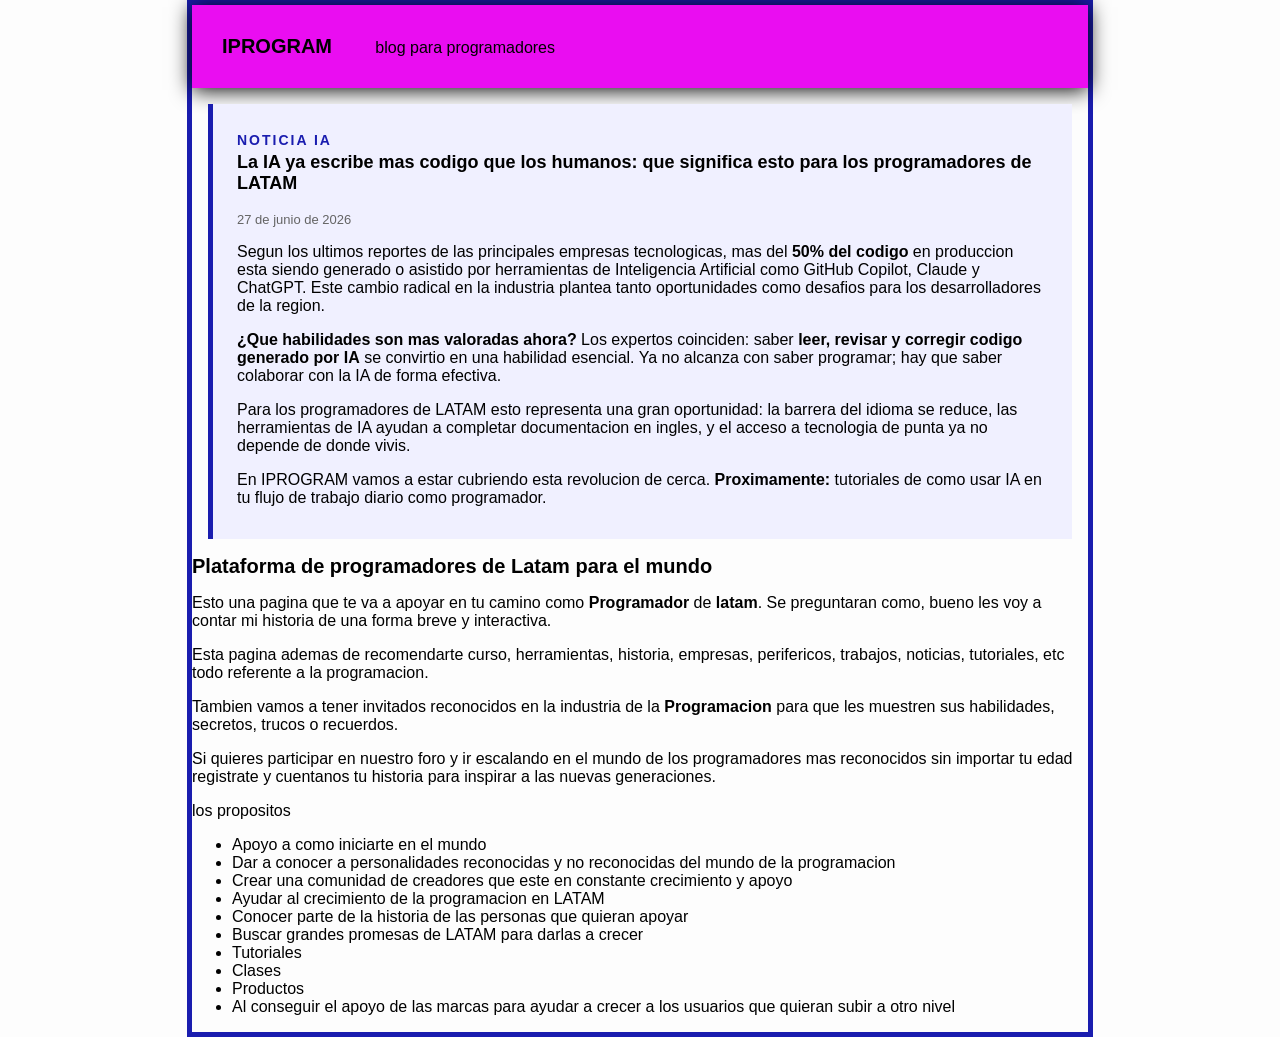
==== blogpost.html @ 5e2df2f8 "feat: agregar noticia sobre IA y programadores de LATAM Co-Authored-By: Claude Sonnet 4.6 <noreply@a" ====
<!DOCTYPE html>
<html>
    <head>
        <title>Bienvenido a IPROGRAM</title>
        <link rel="stylesheet" href="estillos.css" />
    </head>
    <body>
        <div id="container">
            <div id="cabecera">
                IPROGRAM 
                <span id="tagline"> blog para programadores</span>
            </div>
            <div id="noticia">
                <h2>Noticia IA</h2>
                <h3>La IA ya escribe mas codigo que los humanos: que significa esto para los programadores de LATAM</h3>
                <p class="fecha">27 de junio de 2026</p>
                <p>
                    Segun los ultimos reportes de las principales empresas tecnologicas, mas del <b>50% del codigo</b> en produccion
                    esta siendo generado o asistido por herramientas de Inteligencia Artificial como GitHub Copilot, Claude y ChatGPT.
                    Este cambio radical en la industria plantea tanto oportunidades como desafios para los desarrolladores de la region.
                </p>
                <p>
                    <b>¿Que habilidades son mas valoradas ahora?</b> Los expertos coinciden: saber <b>leer, revisar y corregir codigo generado por IA</b>
                    se convirtio en una habilidad esencial. Ya no alcanza con saber programar; hay que saber colaborar con la IA de forma efectiva.
                </p>
                <p>
                    Para los programadores de LATAM esto representa una gran oportunidad: la barrera del idioma se reduce, las herramientas
                    de IA ayudan a completar documentacion en ingles, y el acceso a tecnologia de punta ya no depende de donde vivis.
                </p>
                <p>
                    En IPROGRAM vamos a estar cubriendo esta revolucion de cerca. <b>Proximamente:</b> tutoriales de como usar IA en tu flujo
                    de trabajo diario como programador.
                </p>
            </div>
            <div id="post">
                <h1>Plataforma de programadores de Latam para el mundo</h1>
                <p>
                    Esto una pagina que te va a apoyar en tu camino como <b>Programador</b> de <b>latam</b>.
                    Se preguntaran como, bueno les voy a contar mi historia de una forma breve y interactiva.
                </p>
                <p>
                    Esta pagina ademas de recomendarte curso, herramientas, historia, empresas, perifericos, trabajos, noticias, tutoriales, etc todo referente a la programacion.
                </p>
                <p>
                    Tambien vamos a tener invitados reconocidos en la industria de la <b>Programacion</b> para que les muestren sus habilidades, secretos, trucos o recuerdos. 
                </p>
                <p>
                    Si quieres participar en nuestro foro y ir escalando en el mundo de los programadores mas reconocidos sin importar tu edad registrate y cuentanos tu historia para inspirar a las nuevas generaciones.
                </p>
                <p> los propositos </p>
                    <ul>
                        <li>Apoyo a como iniciarte en el mundo</li>
                        <li>Dar a conocer a personalidades reconocidas y no reconocidas del mundo de la programacion </li>
                        <li>Crear una comunidad de creadores que este en constante crecimiento y apoyo</li>
                        <li>Ayudar al crecimiento de la programacion en LATAM</li>
                        <li>Conocer parte de la historia de las personas que quieran apoyar </li>
                        <li>Buscar grandes promesas de LATAM para darlas a crecer</li>
                        <li>Tutoriales</li>
                        <li>Clases</li>
                        <li>Productos</li>
                        <li>Al conseguir el apoyo de las marcas para ayudar a crecer a los usuarios que quieran subir a otro nivel</li>
                    </ul>
            </div>
        </div>    
    </body>
</html>
---- estillos.css ----
body
{
    color:rgb(0, 0, 0);
    text-align: center;
    font-family:Arial, Helvetica, sans-serif;
    background-color: rgb(253, 253, 253);
    font-size: 16px;
    margin: 0;
    padding: 0;
}

#cabecera
{
    background: rgb(234, 13, 241);
    box-shadow: 0px 2px 20px 0px black;
    color: rgb(0, 0, 0);
    font-weight: bold;
    font-size: 20px;
    margin: 0%;
    padding: 1.5em;
}

#cabecera #tagline
{
    padding: 0 0 0 1cm;
    font-weight: normal;
    font-size: 0.8em;
}

#container
{
    width: 70%;
    padding: 0;
    text-align: left;
    border: 5px solid rgb(26, 29, 175);
    margin: 0 auto;
}

#container h1
{
    font-size: 20px;
}

#noticia
{
    background-color: rgb(240, 240, 255);
    border-left: 5px solid rgb(26, 29, 175);
    padding: 1em 1.5em;
    margin: 1em;
}

#noticia h2
{
    color: rgb(26, 29, 175);
    font-size: 14px;
    text-transform: uppercase;
    letter-spacing: 2px;
    margin-bottom: 0.3em;
}

#noticia h3
{
    font-size: 18px;
    margin-top: 0;
}

#noticia .fecha
{
    font-size: 13px;
    color: rgb(100, 100, 100);
    margin-top: 0;
}
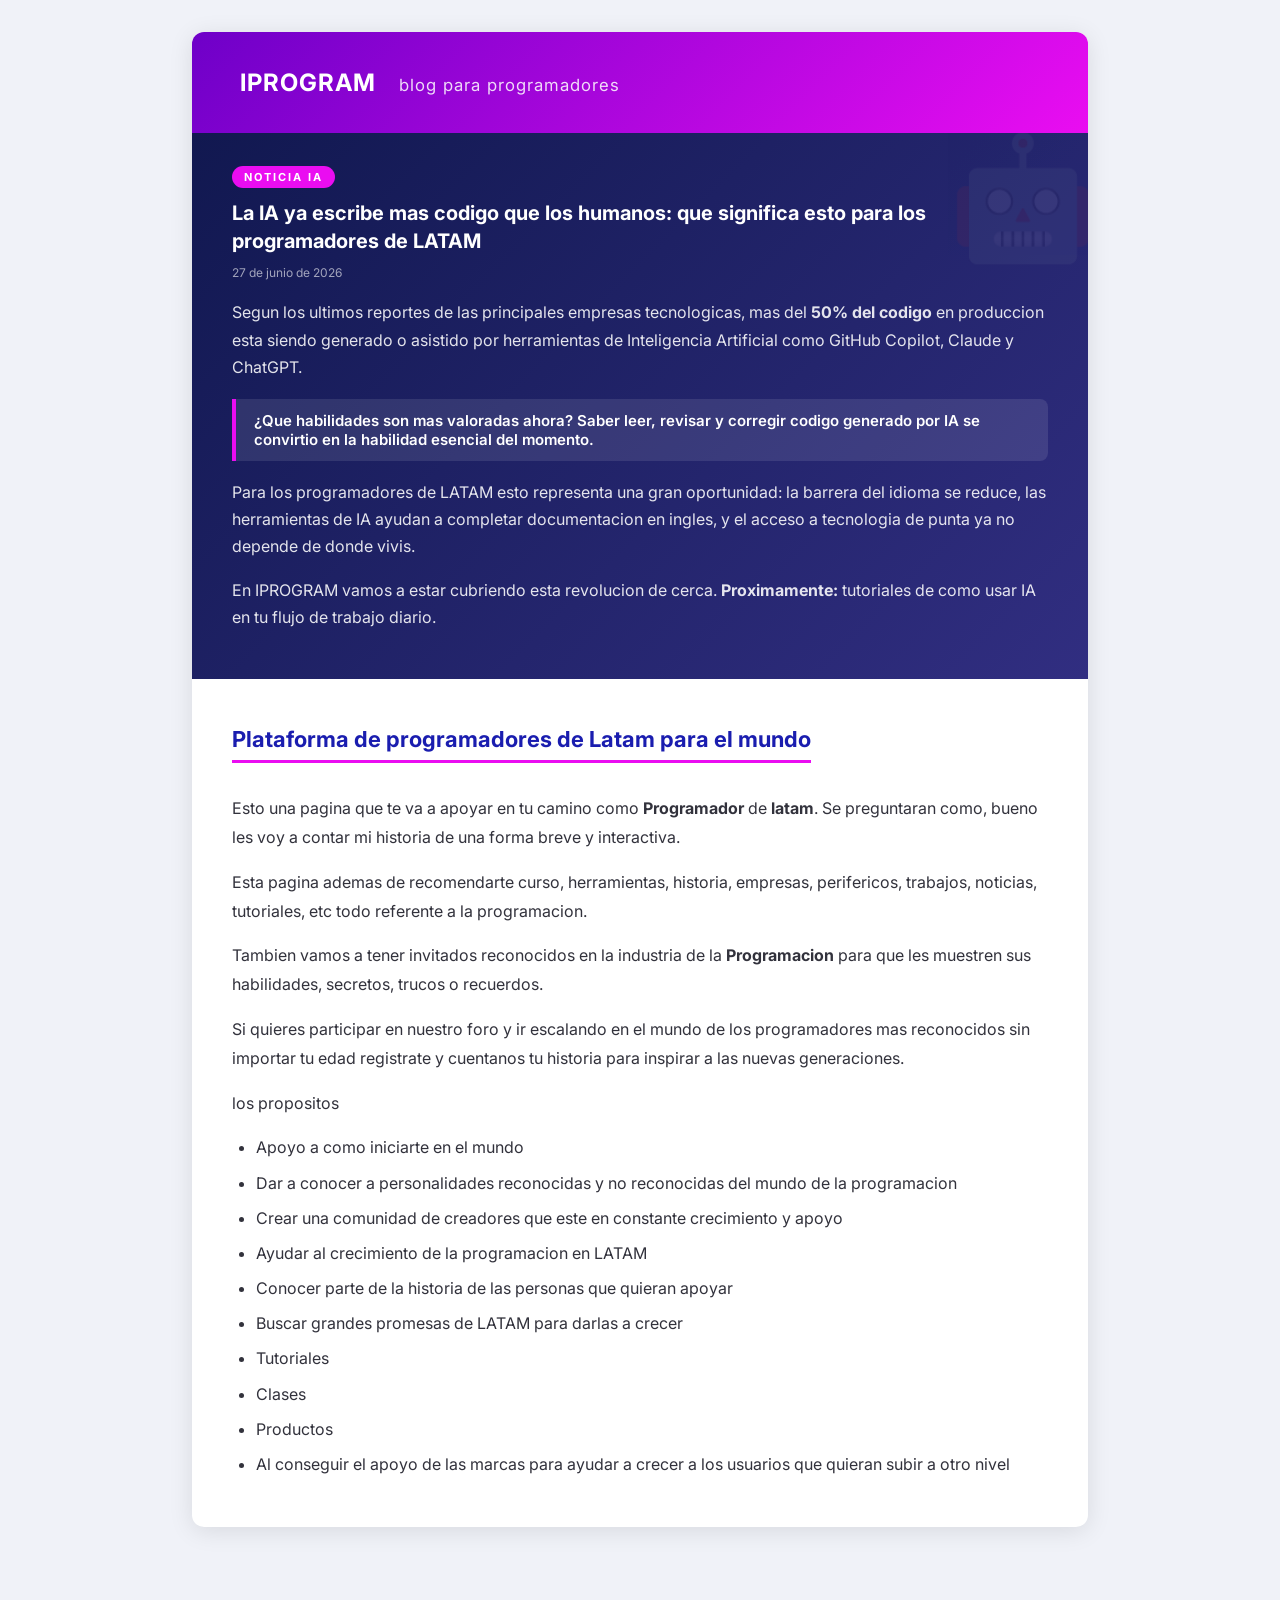
==== commit 76233bae: "feat: rediseño visual del blog con gradientes, tarjeta de noticia y mejoras de estilo Co-Authored-By" ====
--- a/blogpost.html
+++ b/blogpost.html
@@ -11,25 +11,22 @@
                 <span id="tagline"> blog para programadores</span>
             </div>
             <div id="noticia">
-                <h2>Noticia IA</h2>
+                <span class="etiqueta">Noticia IA</span>
                 <h3>La IA ya escribe mas codigo que los humanos: que significa esto para los programadores de LATAM</h3>
                 <p class="fecha">27 de junio de 2026</p>
                 <p>
                     Segun los ultimos reportes de las principales empresas tecnologicas, mas del <b>50% del codigo</b> en produccion
                     esta siendo generado o asistido por herramientas de Inteligencia Artificial como GitHub Copilot, Claude y ChatGPT.
-                    Este cambio radical en la industria plantea tanto oportunidades como desafios para los desarrolladores de la region.
                 </p>
-                <p>
-                    <b>¿Que habilidades son mas valoradas ahora?</b> Los expertos coinciden: saber <b>leer, revisar y corregir codigo generado por IA</b>
-                    se convirtio en una habilidad esencial. Ya no alcanza con saber programar; hay que saber colaborar con la IA de forma efectiva.
-                </p>
+                <div class="destacado">
+                    ¿Que habilidades son mas valoradas ahora? Saber leer, revisar y corregir codigo generado por IA se convirtio en la habilidad esencial del momento.
+                </div>
                 <p>
                     Para los programadores de LATAM esto representa una gran oportunidad: la barrera del idioma se reduce, las herramientas
                     de IA ayudan a completar documentacion en ingles, y el acceso a tecnologia de punta ya no depende de donde vivis.
                 </p>
                 <p>
-                    En IPROGRAM vamos a estar cubriendo esta revolucion de cerca. <b>Proximamente:</b> tutoriales de como usar IA en tu flujo
-                    de trabajo diario como programador.
+                    En IPROGRAM vamos a estar cubriendo esta revolucion de cerca. <b>Proximamente:</b> tutoriales de como usar IA en tu flujo de trabajo diario.
                 </p>
             </div>
             <div id="post">
--- a/estillos.css
+++ b/estillos.css
@@ -1,30 +1,34 @@
+@import url('https://fonts.googleapis.com/css2?family=Inter:wght@400;600;700&display=swap');
+
 body
 {
-    color:rgb(0, 0, 0);
+    color: rgb(30, 30, 30);
     text-align: center;
-    font-family:Arial, Helvetica, sans-serif;
-    background-color: rgb(253, 253, 253);
+    font-family: 'Inter', Arial, Helvetica, sans-serif;
+    background-color: rgb(240, 242, 248);
     font-size: 16px;
     margin: 0;
-    padding: 0;
+    padding: 0 0 3em 0;
 }
 
 #cabecera
 {
-    background: rgb(234, 13, 241);
-    box-shadow: 0px 2px 20px 0px black;
-    color: rgb(0, 0, 0);
-    font-weight: bold;
-    font-size: 20px;
-    margin: 0%;
-    padding: 1.5em;
+    background: linear-gradient(135deg, rgb(110, 0, 200), rgb(234, 13, 241));
+    box-shadow: 0px 4px 20px rgba(0,0,0,0.3);
+    color: white;
+    font-weight: 700;
+    font-size: 24px;
+    margin: 0;
+    padding: 1.5em 2em;
+    letter-spacing: 1px;
 }
 
 #cabecera #tagline
 {
-    padding: 0 0 0 1cm;
-    font-weight: normal;
-    font-size: 0.8em;
+    padding: 0 0 0 1em;
+    font-weight: 400;
+    font-size: 0.7em;
+    opacity: 0.85;
 }
 
 #container
@@ -32,41 +36,113 @@
     width: 70%;
     padding: 0;
     text-align: left;
-    border: 5px solid rgb(26, 29, 175);
-    margin: 0 auto;
+    border: none;
+    border-radius: 12px;
+    margin: 2em auto;
+    box-shadow: 0 4px 24px rgba(0,0,0,0.10);
+    overflow: hidden;
+    background: white;
 }
 
 #container h1
 {
-    font-size: 20px;
+    font-size: 22px;
+    color: rgb(26, 29, 175);
 }
 
+/* ── Sección de noticia ── */
 #noticia
 {
-    background-color: rgb(240, 240, 255);
-    border-left: 5px solid rgb(26, 29, 175);
-    padding: 1em 1.5em;
-    margin: 1em;
+    background: linear-gradient(135deg, rgb(17, 24, 80), rgb(49, 46, 129));
+    color: white;
+    padding: 2em 2.5em;
+    position: relative;
+    overflow: hidden;
 }
 
-#noticia h2
+#noticia::before
 {
-    color: rgb(26, 29, 175);
-    font-size: 14px;
+    content: '🤖';
+    font-size: 120px;
+    position: absolute;
+    right: -10px;
+    top: -10px;
+    opacity: 0.08;
+}
+
+#noticia .etiqueta
+{
+    display: inline-block;
+    background: rgb(234, 13, 241);
+    color: white;
+    font-size: 11px;
+    font-weight: 700;
     text-transform: uppercase;
     letter-spacing: 2px;
-    margin-bottom: 0.3em;
+    padding: 4px 12px;
+    border-radius: 20px;
+    margin-bottom: 1em;
 }
 
 #noticia h3
 {
-    font-size: 18px;
-    margin-top: 0;
+    font-size: 20px;
+    margin: 0 0 0.4em 0;
+    line-height: 1.4;
 }
 
 #noticia .fecha
 {
-    font-size: 13px;
-    color: rgb(100, 100, 100);
-    margin-top: 0;
+    font-size: 12px;
+    color: rgba(255,255,255,0.6);
+    margin: 0 0 1.2em 0;
 }
+
+#noticia p
+{
+    color: rgba(255,255,255,0.88);
+    line-height: 1.7;
+    margin-bottom: 1em;
+}
+
+#noticia .destacado
+{
+    background: rgba(255,255,255,0.10);
+    border-left: 4px solid rgb(234, 13, 241);
+    padding: 0.8em 1.2em;
+    border-radius: 0 8px 8px 0;
+    margin: 1.2em 0;
+    font-weight: 600;
+    font-size: 15px;
+}
+
+/* ── Post principal ── */
+#post
+{
+    padding: 2em 2.5em;
+}
+
+#post h1
+{
+    font-size: 22px;
+    color: rgb(26, 29, 175);
+    border-bottom: 3px solid rgb(234, 13, 241);
+    padding-bottom: 0.4em;
+    display: inline-block;
+}
+
+#post p, #post ul
+{
+    line-height: 1.8;
+    color: rgb(50, 50, 60);
+}
+
+#post ul
+{
+    padding-left: 1.5em;
+}
+
+#post li
+{
+    margin-bottom: 0.4em;
+}
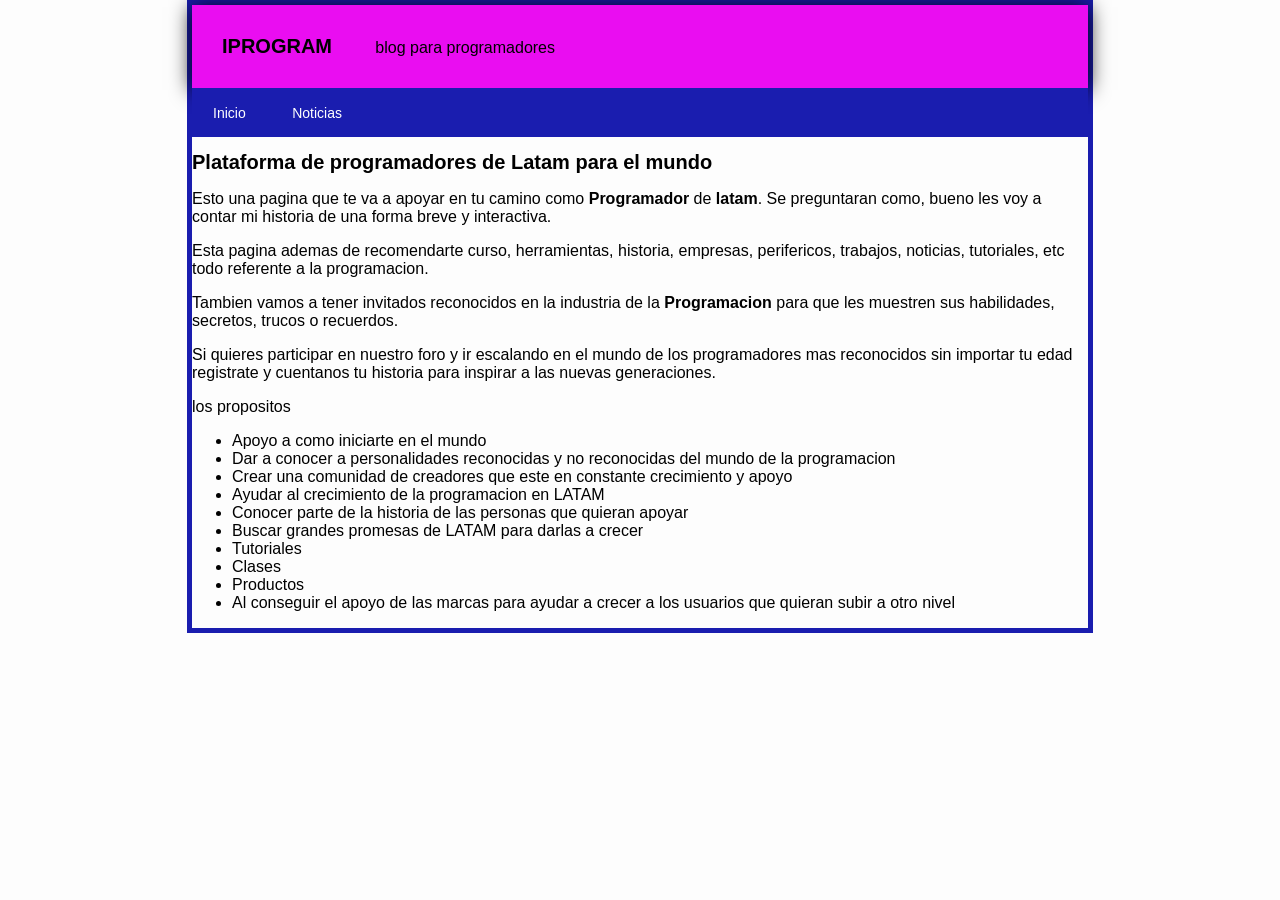
==== commit 2d2bef7f: "feat: revertir diseño original, agregar menu de navegacion y pagina de noticias separada Co-Authored" ====
--- a/blogpost.html
+++ b/blogpost.html
@@ -7,27 +7,12 @@
     <body>
         <div id="container">
             <div id="cabecera">
-                IPROGRAM 
+                IPROGRAM
                 <span id="tagline"> blog para programadores</span>
             </div>
-            <div id="noticia">
-                <span class="etiqueta">Noticia IA</span>
-                <h3>La IA ya escribe mas codigo que los humanos: que significa esto para los programadores de LATAM</h3>
-                <p class="fecha">27 de junio de 2026</p>
-                <p>
-                    Segun los ultimos reportes de las principales empresas tecnologicas, mas del <b>50% del codigo</b> en produccion
-                    esta siendo generado o asistido por herramientas de Inteligencia Artificial como GitHub Copilot, Claude y ChatGPT.
-                </p>
-                <div class="destacado">
-                    ¿Que habilidades son mas valoradas ahora? Saber leer, revisar y corregir codigo generado por IA se convirtio en la habilidad esencial del momento.
-                </div>
-                <p>
-                    Para los programadores de LATAM esto representa una gran oportunidad: la barrera del idioma se reduce, las herramientas
-                    de IA ayudan a completar documentacion en ingles, y el acceso a tecnologia de punta ya no depende de donde vivis.
-                </p>
-                <p>
-                    En IPROGRAM vamos a estar cubriendo esta revolucion de cerca. <b>Proximamente:</b> tutoriales de como usar IA en tu flujo de trabajo diario.
-                </p>
+            <div id="nav">
+                <a href="blogpost.html">Inicio</a>
+                <a href="noticias.html">Noticias</a>
             </div>
             <div id="post">
                 <h1>Plataforma de programadores de Latam para el mundo</h1>
@@ -39,7 +24,7 @@
                     Esta pagina ademas de recomendarte curso, herramientas, historia, empresas, perifericos, trabajos, noticias, tutoriales, etc todo referente a la programacion.
                 </p>
                 <p>
-                    Tambien vamos a tener invitados reconocidos en la industria de la <b>Programacion</b> para que les muestren sus habilidades, secretos, trucos o recuerdos. 
+                    Tambien vamos a tener invitados reconocidos en la industria de la <b>Programacion</b> para que les muestren sus habilidades, secretos, trucos o recuerdos.
                 </p>
                 <p>
                     Si quieres participar en nuestro foro y ir escalando en el mundo de los programadores mas reconocidos sin importar tu edad registrate y cuentanos tu historia para inspirar a las nuevas generaciones.
@@ -58,7 +43,6 @@
                         <li>Al conseguir el apoyo de las marcas para ayudar a crecer a los usuarios que quieran subir a otro nivel</li>
                     </ul>
             </div>
-        </div>    
+        </div>
     </body>
 </html>
-
--- a/estillos.css
+++ b/estillos.css
@@ -1,34 +1,50 @@
-@import url('https://fonts.googleapis.com/css2?family=Inter:wght@400;600;700&display=swap');
-
 body
 {
-    color: rgb(30, 30, 30);
+    color:rgb(0, 0, 0);
     text-align: center;
-    font-family: 'Inter', Arial, Helvetica, sans-serif;
-    background-color: rgb(240, 242, 248);
+    font-family:Arial, Helvetica, sans-serif;
+    background-color: rgb(253, 253, 253);
     font-size: 16px;
     margin: 0;
-    padding: 0 0 3em 0;
+    padding: 0;
 }
 
 #cabecera
 {
-    background: linear-gradient(135deg, rgb(110, 0, 200), rgb(234, 13, 241));
-    box-shadow: 0px 4px 20px rgba(0,0,0,0.3);
-    color: white;
-    font-weight: 700;
-    font-size: 24px;
-    margin: 0;
-    padding: 1.5em 2em;
-    letter-spacing: 1px;
+    background: rgb(234, 13, 241);
+    box-shadow: 0px 2px 20px 0px black;
+    color: rgb(0, 0, 0);
+    font-weight: bold;
+    font-size: 20px;
+    margin: 0%;
+    padding: 1.5em;
 }
 
 #cabecera #tagline
 {
-    padding: 0 0 0 1em;
-    font-weight: 400;
-    font-size: 0.7em;
-    opacity: 0.85;
+    padding: 0 0 0 1cm;
+    font-weight: normal;
+    font-size: 0.8em;
+}
+
+#nav
+{
+    background: rgb(26, 29, 175);
+    padding: 0.6em 0;
+}
+
+#nav a
+{
+    color: white;
+    text-decoration: none;
+    font-size: 14px;
+    padding: 0.5em 1.5em;
+    display: inline-block;
+}
+
+#nav a:hover
+{
+    background: rgba(255,255,255,0.15);
 }
 
 #container
@@ -36,113 +52,11 @@
     width: 70%;
     padding: 0;
     text-align: left;
-    border: none;
-    border-radius: 12px;
-    margin: 2em auto;
-    box-shadow: 0 4px 24px rgba(0,0,0,0.10);
-    overflow: hidden;
-    background: white;
+    border: 5px solid rgb(26, 29, 175);
+    margin: 0 auto;
 }
 
 #container h1
 {
-    font-size: 22px;
-    color: rgb(26, 29, 175);
+    font-size: 20px;
 }
-
-/* ── Sección de noticia ── */
-#noticia
-{
-    background: linear-gradient(135deg, rgb(17, 24, 80), rgb(49, 46, 129));
-    color: white;
-    padding: 2em 2.5em;
-    position: relative;
-    overflow: hidden;
-}
-
-#noticia::before
-{
-    content: '🤖';
-    font-size: 120px;
-    position: absolute;
-    right: -10px;
-    top: -10px;
-    opacity: 0.08;
-}
-
-#noticia .etiqueta
-{
-    display: inline-block;
-    background: rgb(234, 13, 241);
-    color: white;
-    font-size: 11px;
-    font-weight: 700;
-    text-transform: uppercase;
-    letter-spacing: 2px;
-    padding: 4px 12px;
-    border-radius: 20px;
-    margin-bottom: 1em;
-}
-
-#noticia h3
-{
-    font-size: 20px;
-    margin: 0 0 0.4em 0;
-    line-height: 1.4;
-}
-
-#noticia .fecha
-{
-    font-size: 12px;
-    color: rgba(255,255,255,0.6);
-    margin: 0 0 1.2em 0;
-}
-
-#noticia p
-{
-    color: rgba(255,255,255,0.88);
-    line-height: 1.7;
-    margin-bottom: 1em;
-}
-
-#noticia .destacado
-{
-    background: rgba(255,255,255,0.10);
-    border-left: 4px solid rgb(234, 13, 241);
-    padding: 0.8em 1.2em;
-    border-radius: 0 8px 8px 0;
-    margin: 1.2em 0;
-    font-weight: 600;
-    font-size: 15px;
-}
-
-/* ── Post principal ── */
-#post
-{
-    padding: 2em 2.5em;
-}
-
-#post h1
-{
-    font-size: 22px;
-    color: rgb(26, 29, 175);
-    border-bottom: 3px solid rgb(234, 13, 241);
-    padding-bottom: 0.4em;
-    display: inline-block;
-}
-
-#post p, #post ul
-{
-    line-height: 1.8;
-    color: rgb(50, 50, 60);
-}
-
-#post ul
-{
-    padding-left: 1.5em;
-}
-
-#post li
-{
-    margin-bottom: 0.4em;
-}
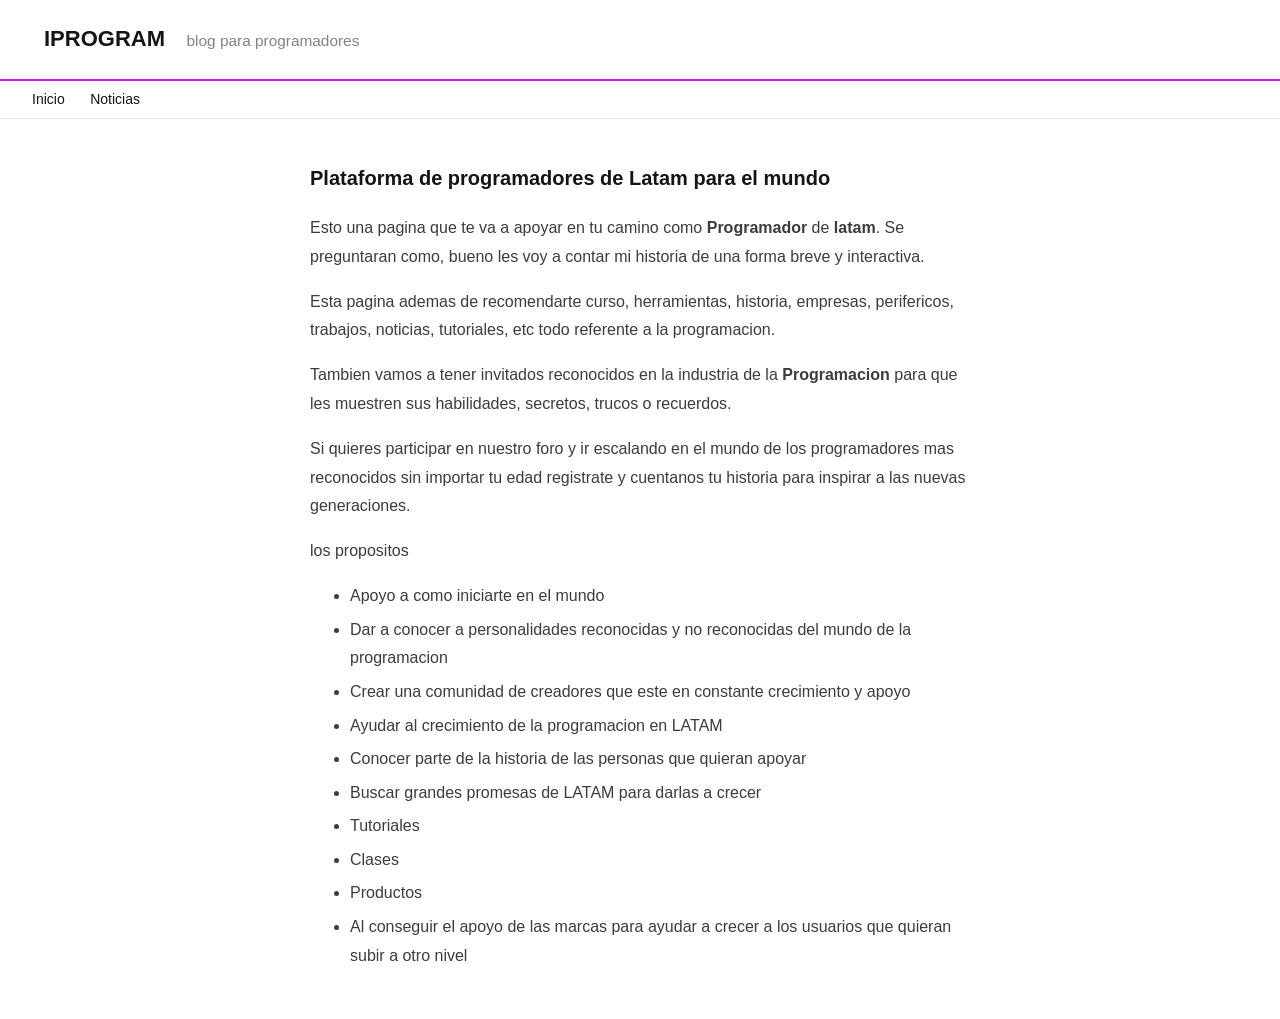
==== commit 2387bde2: "feat: rediseño minimalista del blog con pagina de noticias separada Co-Authored-By: Claude Sonnet 4." ====
--- a/blogpost.html
+++ b/blogpost.html
@@ -5,44 +5,41 @@
         <link rel="stylesheet" href="estillos.css" />
     </head>
     <body>
+        <div id="cabecera">
+            IPROGRAM <span id="tagline">blog para programadores</span>
+        </div>
+        <div id="nav">
+            <a href="blogpost.html">Inicio</a>
+            <a href="noticias.html">Noticias</a>
+        </div>
         <div id="container">
-            <div id="cabecera">
-                IPROGRAM
-                <span id="tagline"> blog para programadores</span>
-            </div>
-            <div id="nav">
-                <a href="blogpost.html">Inicio</a>
-                <a href="noticias.html">Noticias</a>
-            </div>
-            <div id="post">
-                <h1>Plataforma de programadores de Latam para el mundo</h1>
-                <p>
-                    Esto una pagina que te va a apoyar en tu camino como <b>Programador</b> de <b>latam</b>.
-                    Se preguntaran como, bueno les voy a contar mi historia de una forma breve y interactiva.
-                </p>
-                <p>
-                    Esta pagina ademas de recomendarte curso, herramientas, historia, empresas, perifericos, trabajos, noticias, tutoriales, etc todo referente a la programacion.
-                </p>
-                <p>
-                    Tambien vamos a tener invitados reconocidos en la industria de la <b>Programacion</b> para que les muestren sus habilidades, secretos, trucos o recuerdos.
-                </p>
-                <p>
-                    Si quieres participar en nuestro foro y ir escalando en el mundo de los programadores mas reconocidos sin importar tu edad registrate y cuentanos tu historia para inspirar a las nuevas generaciones.
-                </p>
-                <p> los propositos </p>
-                    <ul>
-                        <li>Apoyo a como iniciarte en el mundo</li>
-                        <li>Dar a conocer a personalidades reconocidas y no reconocidas del mundo de la programacion </li>
-                        <li>Crear una comunidad de creadores que este en constante crecimiento y apoyo</li>
-                        <li>Ayudar al crecimiento de la programacion en LATAM</li>
-                        <li>Conocer parte de la historia de las personas que quieran apoyar </li>
-                        <li>Buscar grandes promesas de LATAM para darlas a crecer</li>
-                        <li>Tutoriales</li>
-                        <li>Clases</li>
-                        <li>Productos</li>
-                        <li>Al conseguir el apoyo de las marcas para ayudar a crecer a los usuarios que quieran subir a otro nivel</li>
-                    </ul>
-            </div>
+            <h1>Plataforma de programadores de Latam para el mundo</h1>
+            <p>
+                Esto una pagina que te va a apoyar en tu camino como <b>Programador</b> de <b>latam</b>.
+                Se preguntaran como, bueno les voy a contar mi historia de una forma breve y interactiva.
+            </p>
+            <p>
+                Esta pagina ademas de recomendarte curso, herramientas, historia, empresas, perifericos, trabajos, noticias, tutoriales, etc todo referente a la programacion.
+            </p>
+            <p>
+                Tambien vamos a tener invitados reconocidos en la industria de la <b>Programacion</b> para que les muestren sus habilidades, secretos, trucos o recuerdos.
+            </p>
+            <p>
+                Si quieres participar en nuestro foro y ir escalando en el mundo de los programadores mas reconocidos sin importar tu edad registrate y cuentanos tu historia para inspirar a las nuevas generaciones.
+            </p>
+            <p>los propositos</p>
+            <ul>
+                <li>Apoyo a como iniciarte en el mundo</li>
+                <li>Dar a conocer a personalidades reconocidas y no reconocidas del mundo de la programacion</li>
+                <li>Crear una comunidad de creadores que este en constante crecimiento y apoyo</li>
+                <li>Ayudar al crecimiento de la programacion en LATAM</li>
+                <li>Conocer parte de la historia de las personas que quieran apoyar</li>
+                <li>Buscar grandes promesas de LATAM para darlas a crecer</li>
+                <li>Tutoriales</li>
+                <li>Clases</li>
+                <li>Productos</li>
+                <li>Al conseguir el apoyo de las marcas para ayudar a crecer a los usuarios que quieran subir a otro nivel</li>
+            </ul>
         </div>
     </body>
 </html>
--- a/estillos.css
+++ b/estillos.css
@@ -1,9 +1,8 @@
 body
 {
-    color:rgb(0, 0, 0);
-    text-align: center;
-    font-family:Arial, Helvetica, sans-serif;
-    background-color: rgb(253, 253, 253);
+    color: rgb(20, 20, 20);
+    font-family: Arial, Helvetica, sans-serif;
+    background-color: rgb(255, 255, 255);
     font-size: 16px;
     margin: 0;
     padding: 0;
@@ -11,52 +10,100 @@
 
 #cabecera
 {
-    background: rgb(234, 13, 241);
-    box-shadow: 0px 2px 20px 0px black;
-    color: rgb(0, 0, 0);
+    background: rgb(255, 255, 255);
+    border-bottom: 2px solid rgb(234, 13, 241);
+    color: rgb(20, 20, 20);
     font-weight: bold;
-    font-size: 20px;
-    margin: 0%;
-    padding: 1.5em;
+    font-size: 22px;
+    padding: 1.2em 2em;
 }
 
 #cabecera #tagline
 {
-    padding: 0 0 0 1cm;
     font-weight: normal;
-    font-size: 0.8em;
+    font-size: 0.7em;
+    color: rgb(130, 130, 130);
+    margin-left: 1em;
 }
 
 #nav
 {
-    background: rgb(26, 29, 175);
-    padding: 0.6em 0;
+    padding: 0.6em 2em;
+    border-bottom: 1px solid rgb(230, 230, 230);
 }
 
 #nav a
 {
-    color: white;
+    color: rgb(20, 20, 20);
     text-decoration: none;
     font-size: 14px;
-    padding: 0.5em 1.5em;
-    display: inline-block;
+    margin-right: 1.5em;
 }
 
 #nav a:hover
 {
-    background: rgba(255,255,255,0.15);
+    color: rgb(234, 13, 241);
 }
 
 #container
 {
-    width: 70%;
-    padding: 0;
+    width: 660px;
+    margin: 3em auto;
     text-align: left;
-    border: 5px solid rgb(26, 29, 175);
-    margin: 0 auto;
 }
 
 #container h1
 {
     font-size: 20px;
+    margin-bottom: 1.2em;
 }
+
+#container p, #container ul
+{
+    line-height: 1.8;
+    color: rgb(60, 60, 60);
+}
+
+#container li
+{
+    margin-bottom: 0.3em;
+}
+
+.noticia-card
+{
+    border-top: 2px solid rgb(234, 13, 241);
+    padding-top: 1.5em;
+    margin-bottom: 2.5em;
+}
+
+.noticia-card .etiqueta
+{
+    font-size: 11px;
+    font-weight: bold;
+    text-transform: uppercase;
+    letter-spacing: 2px;
+    color: rgb(234, 13, 241);
+}
+
+.noticia-card h2
+{
+    font-size: 18px;
+    margin: 0.4em 0 0.3em 0;
+    line-height: 1.4;
+}
+
+.noticia-card .fecha
+{
+    font-size: 12px;
+    color: rgb(160, 160, 160);
+    margin: 0 0 1em 0;
+}
+
+.noticia-card .destacado
+{
+    border-left: 3px solid rgb(234, 13, 241);
+    padding-left: 1em;
+    margin: 1.2em 0;
+    color: rgb(40, 40, 40);
+    font-size: 15px;
+}
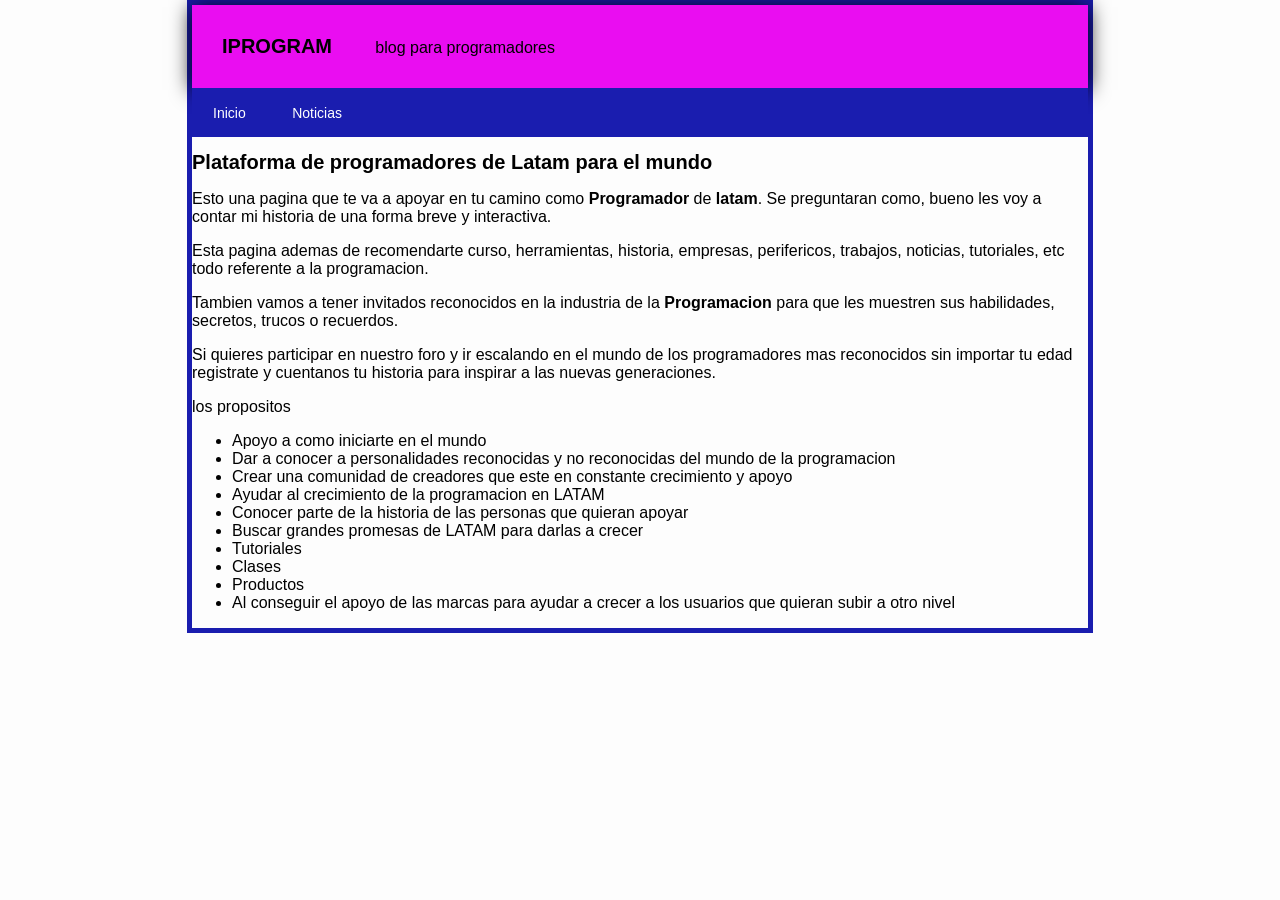
==== commit 88c5742b: "revert: restaurar primera version del diseño con nav y pagina de noticias Co-Authored-By: Claude Son" ====
--- a/blogpost.html
+++ b/blogpost.html
@@ -5,41 +5,44 @@
         <link rel="stylesheet" href="estillos.css" />
     </head>
     <body>
-        <div id="cabecera">
-            IPROGRAM <span id="tagline">blog para programadores</span>
-        </div>
-        <div id="nav">
-            <a href="blogpost.html">Inicio</a>
-            <a href="noticias.html">Noticias</a>
-        </div>
         <div id="container">
-            <h1>Plataforma de programadores de Latam para el mundo</h1>
-            <p>
-                Esto una pagina que te va a apoyar en tu camino como <b>Programador</b> de <b>latam</b>.
-                Se preguntaran como, bueno les voy a contar mi historia de una forma breve y interactiva.
-            </p>
-            <p>
-                Esta pagina ademas de recomendarte curso, herramientas, historia, empresas, perifericos, trabajos, noticias, tutoriales, etc todo referente a la programacion.
-            </p>
-            <p>
-                Tambien vamos a tener invitados reconocidos en la industria de la <b>Programacion</b> para que les muestren sus habilidades, secretos, trucos o recuerdos.
-            </p>
-            <p>
-                Si quieres participar en nuestro foro y ir escalando en el mundo de los programadores mas reconocidos sin importar tu edad registrate y cuentanos tu historia para inspirar a las nuevas generaciones.
-            </p>
-            <p>los propositos</p>
-            <ul>
-                <li>Apoyo a como iniciarte en el mundo</li>
-                <li>Dar a conocer a personalidades reconocidas y no reconocidas del mundo de la programacion</li>
-                <li>Crear una comunidad de creadores que este en constante crecimiento y apoyo</li>
-                <li>Ayudar al crecimiento de la programacion en LATAM</li>
-                <li>Conocer parte de la historia de las personas que quieran apoyar</li>
-                <li>Buscar grandes promesas de LATAM para darlas a crecer</li>
-                <li>Tutoriales</li>
-                <li>Clases</li>
-                <li>Productos</li>
-                <li>Al conseguir el apoyo de las marcas para ayudar a crecer a los usuarios que quieran subir a otro nivel</li>
-            </ul>
+            <div id="cabecera">
+                IPROGRAM
+                <span id="tagline"> blog para programadores</span>
+            </div>
+            <div id="nav">
+                <a href="blogpost.html">Inicio</a>
+                <a href="noticias.html">Noticias</a>
+            </div>
+            <div id="post">
+                <h1>Plataforma de programadores de Latam para el mundo</h1>
+                <p>
+                    Esto una pagina que te va a apoyar en tu camino como <b>Programador</b> de <b>latam</b>.
+                    Se preguntaran como, bueno les voy a contar mi historia de una forma breve y interactiva.
+                </p>
+                <p>
+                    Esta pagina ademas de recomendarte curso, herramientas, historia, empresas, perifericos, trabajos, noticias, tutoriales, etc todo referente a la programacion.
+                </p>
+                <p>
+                    Tambien vamos a tener invitados reconocidos en la industria de la <b>Programacion</b> para que les muestren sus habilidades, secretos, trucos o recuerdos.
+                </p>
+                <p>
+                    Si quieres participar en nuestro foro y ir escalando en el mundo de los programadores mas reconocidos sin importar tu edad registrate y cuentanos tu historia para inspirar a las nuevas generaciones.
+                </p>
+                <p> los propositos </p>
+                    <ul>
+                        <li>Apoyo a como iniciarte en el mundo</li>
+                        <li>Dar a conocer a personalidades reconocidas y no reconocidas del mundo de la programacion </li>
+                        <li>Crear una comunidad de creadores que este en constante crecimiento y apoyo</li>
+                        <li>Ayudar al crecimiento de la programacion en LATAM</li>
+                        <li>Conocer parte de la historia de las personas que quieran apoyar </li>
+                        <li>Buscar grandes promesas de LATAM para darlas a crecer</li>
+                        <li>Tutoriales</li>
+                        <li>Clases</li>
+                        <li>Productos</li>
+                        <li>Al conseguir el apoyo de las marcas para ayudar a crecer a los usuarios que quieran subir a otro nivel</li>
+                    </ul>
+            </div>
         </div>
     </body>
 </html>
--- a/estillos.css
+++ b/estillos.css
@@ -1,8 +1,9 @@
 body
 {
-    color: rgb(20, 20, 20);
-    font-family: Arial, Helvetica, sans-serif;
-    background-color: rgb(255, 255, 255);
+    color:rgb(0, 0, 0);
+    text-align: center;
+    font-family:Arial, Helvetica, sans-serif;
+    background-color: rgb(253, 253, 253);
     font-size: 16px;
     margin: 0;
     padding: 0;
@@ -10,100 +11,52 @@
 
 #cabecera
 {
-    background: rgb(255, 255, 255);
-    border-bottom: 2px solid rgb(234, 13, 241);
-    color: rgb(20, 20, 20);
+    background: rgb(234, 13, 241);
+    box-shadow: 0px 2px 20px 0px black;
+    color: rgb(0, 0, 0);
     font-weight: bold;
-    font-size: 22px;
-    padding: 1.2em 2em;
+    font-size: 20px;
+    margin: 0%;
+    padding: 1.5em;
 }
 
 #cabecera #tagline
 {
+    padding: 0 0 0 1cm;
     font-weight: normal;
-    font-size: 0.7em;
-    color: rgb(130, 130, 130);
-    margin-left: 1em;
+    font-size: 0.8em;
 }
 
 #nav
 {
-    padding: 0.6em 2em;
-    border-bottom: 1px solid rgb(230, 230, 230);
+    background: rgb(26, 29, 175);
+    padding: 0.6em 0;
 }
 
 #nav a
 {
-    color: rgb(20, 20, 20);
+    color: white;
     text-decoration: none;
     font-size: 14px;
-    margin-right: 1.5em;
+    padding: 0.5em 1.5em;
+    display: inline-block;
 }
 
 #nav a:hover
 {
-    color: rgb(234, 13, 241);
+    background: rgba(255,255,255,0.15);
 }
 
 #container
 {
-    width: 660px;
-    margin: 3em auto;
+    width: 70%;
+    padding: 0;
     text-align: left;
+    border: 5px solid rgb(26, 29, 175);
+    margin: 0 auto;
 }
 
 #container h1
 {
     font-size: 20px;
-    margin-bottom: 1.2em;
 }
-
-#container p, #container ul
-{
-    line-height: 1.8;
-    color: rgb(60, 60, 60);
-}
-
-#container li
-{
-    margin-bottom: 0.3em;
-}
-
-.noticia-card
-{
-    border-top: 2px solid rgb(234, 13, 241);
-    padding-top: 1.5em;
-    margin-bottom: 2.5em;
-}
-
-.noticia-card .etiqueta
-{
-    font-size: 11px;
-    font-weight: bold;
-    text-transform: uppercase;
-    letter-spacing: 2px;
-    color: rgb(234, 13, 241);
-}
-
-.noticia-card h2
-{
-    font-size: 18px;
-    margin: 0.4em 0 0.3em 0;
-    line-height: 1.4;
-}
-
-.noticia-card .fecha
-{
-    font-size: 12px;
-    color: rgb(160, 160, 160);
-    margin: 0 0 1em 0;
-}
-
-.noticia-card .destacado
-{
-    border-left: 3px solid rgb(234, 13, 241);
-    padding-left: 1em;
-    margin: 1.2em 0;
-    color: rgb(40, 40, 40);
-    font-size: 15px;
-}
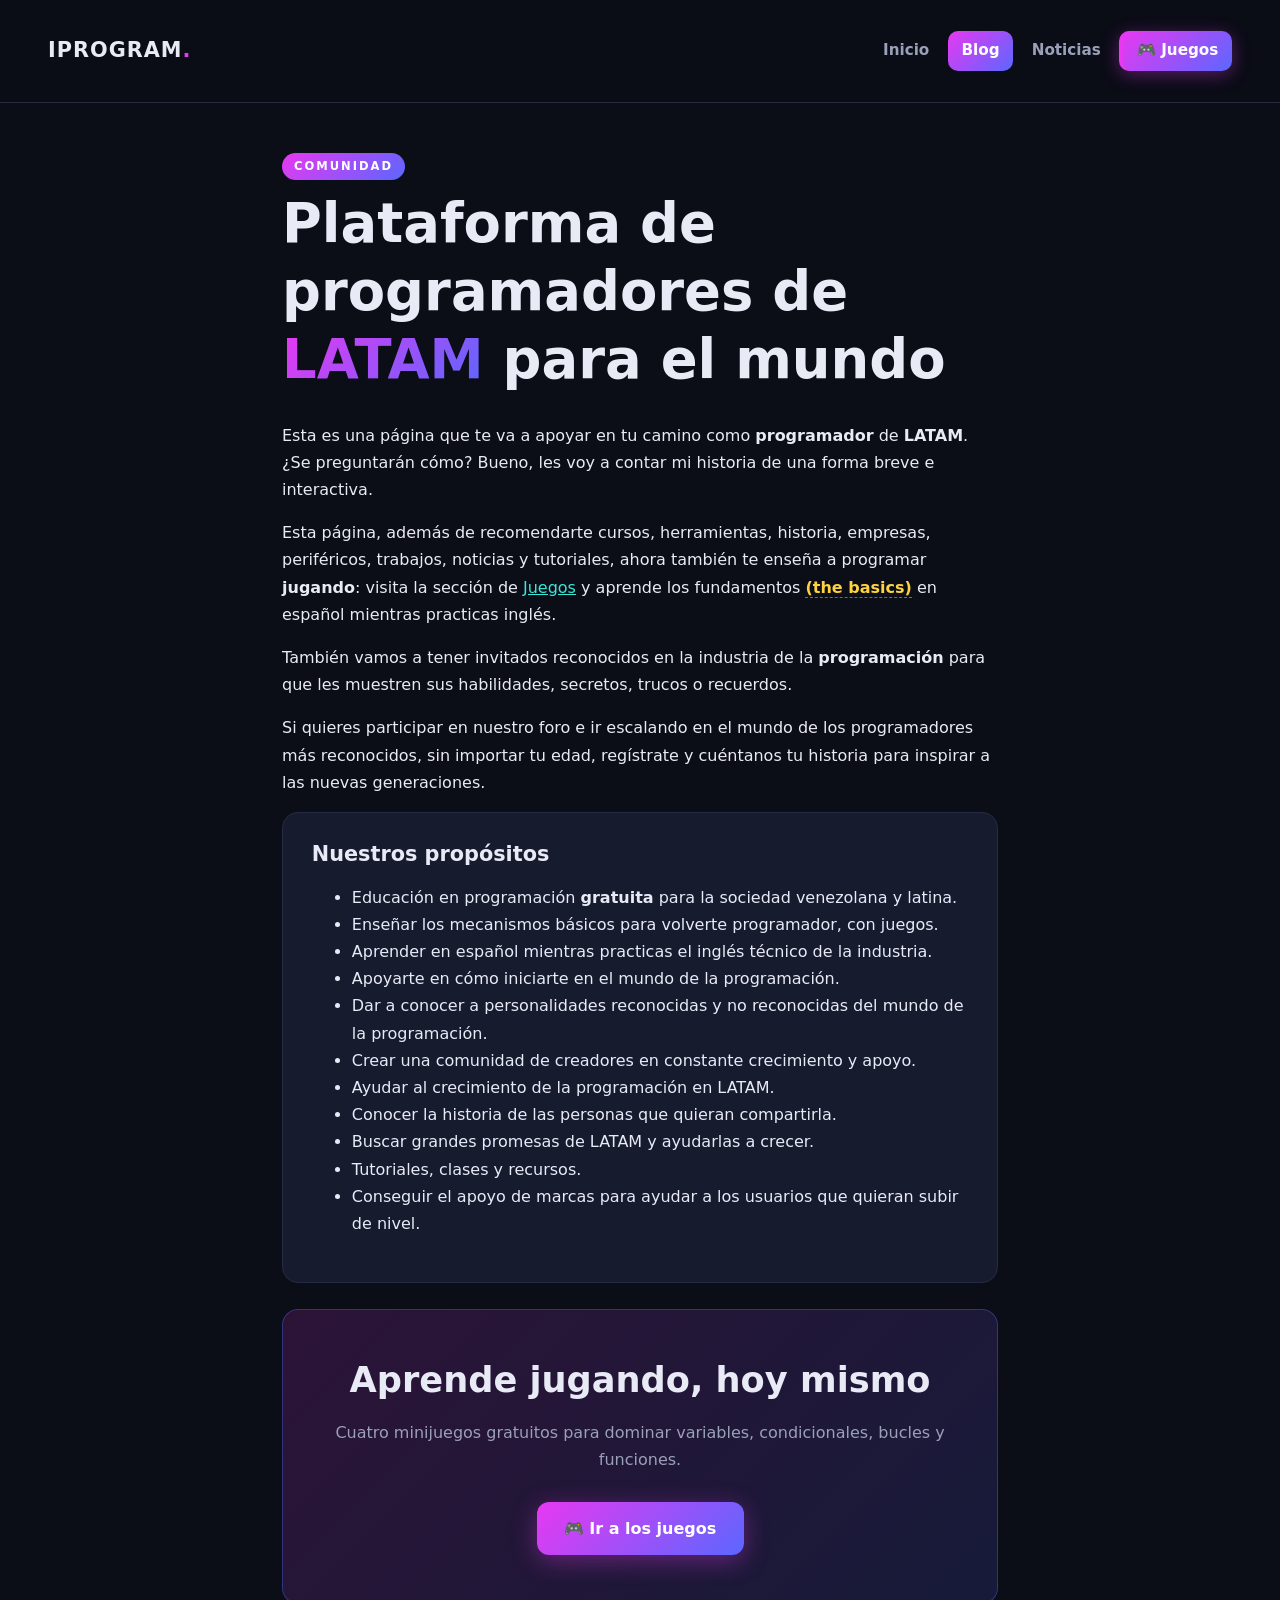
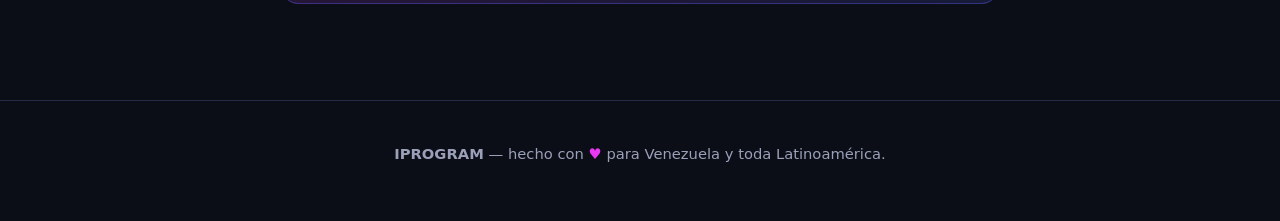
==== commit b650b9d3: "feat: convertir IPROGRAM en plataforma educativa gratuita con juegos - Nueva landing (index.html) co" ====
--- a/blogpost.html
+++ b/blogpost.html
@@ -1,48 +1,81 @@
 <!DOCTYPE html>
-<html>
-    <head>
-        <title>Bienvenido a IPROGRAM</title>
-        <link rel="stylesheet" href="estillos.css" />
-    </head>
-    <body>
-        <div id="container">
-            <div id="cabecera">
-                IPROGRAM
-                <span id="tagline"> blog para programadores</span>
-            </div>
-            <div id="nav">
-                <a href="blogpost.html">Inicio</a>
-                <a href="noticias.html">Noticias</a>
-            </div>
-            <div id="post">
-                <h1>Plataforma de programadores de Latam para el mundo</h1>
-                <p>
-                    Esto una pagina que te va a apoyar en tu camino como <b>Programador</b> de <b>latam</b>.
-                    Se preguntaran como, bueno les voy a contar mi historia de una forma breve y interactiva.
-                </p>
-                <p>
-                    Esta pagina ademas de recomendarte curso, herramientas, historia, empresas, perifericos, trabajos, noticias, tutoriales, etc todo referente a la programacion.
-                </p>
-                <p>
-                    Tambien vamos a tener invitados reconocidos en la industria de la <b>Programacion</b> para que les muestren sus habilidades, secretos, trucos o recuerdos.
-                </p>
-                <p>
-                    Si quieres participar en nuestro foro y ir escalando en el mundo de los programadores mas reconocidos sin importar tu edad registrate y cuentanos tu historia para inspirar a las nuevas generaciones.
-                </p>
-                <p> los propositos </p>
-                    <ul>
-                        <li>Apoyo a como iniciarte en el mundo</li>
-                        <li>Dar a conocer a personalidades reconocidas y no reconocidas del mundo de la programacion </li>
-                        <li>Crear una comunidad de creadores que este en constante crecimiento y apoyo</li>
-                        <li>Ayudar al crecimiento de la programacion en LATAM</li>
-                        <li>Conocer parte de la historia de las personas que quieran apoyar </li>
-                        <li>Buscar grandes promesas de LATAM para darlas a crecer</li>
-                        <li>Tutoriales</li>
-                        <li>Clases</li>
-                        <li>Productos</li>
-                        <li>Al conseguir el apoyo de las marcas para ayudar a crecer a los usuarios que quieran subir a otro nivel</li>
-                    </ul>
+<html lang="es">
+<head>
+    <meta charset="UTF-8" />
+    <meta name="viewport" content="width=device-width, initial-scale=1.0" />
+    <title>Blog — IPROGRAM</title>
+    <meta name="description" content="El blog de IPROGRAM: historias, recursos y comunidad para programadores de Venezuela y Latinoamérica." />
+    <link rel="stylesheet" href="estillos.css" />
+</head>
+<body>
+
+    <nav class="navbar">
+        <a class="logo" href="index.html">IPROGRAM<span class="punto">.</span></a>
+        <button class="nav-toggle" aria-label="Abrir menú" aria-expanded="false">☰</button>
+        <div class="nav-links">
+            <a href="index.html">Inicio</a>
+            <a href="blogpost.html" class="activo">Blog</a>
+            <a href="noticias.html">Noticias</a>
+            <a href="juegos.html" class="destacado">🎮 Juegos</a>
+        </div>
+    </nav>
+
+    <main class="articulo">
+        <span class="etiqueta reveal">Comunidad</span>
+        <h1 class="reveal">Plataforma de programadores de <span class="texto-gradiente">LATAM</span> para el mundo</h1>
+
+        <div class="reveal">
+            <p>
+                Esta es una página que te va a apoyar en tu camino como <b>programador</b> de <b>LATAM</b>.
+                ¿Se preguntarán cómo? Bueno, les voy a contar mi historia de una forma breve e interactiva.
+            </p>
+            <p>
+                Esta página, además de recomendarte cursos, herramientas, historia, empresas, periféricos,
+                trabajos, noticias y tutoriales, ahora también te enseña a programar <b>jugando</b>:
+                visita la sección de <a href="juegos.html">Juegos</a> y aprende los fundamentos
+                <span class="en" title="en inglés">(the basics)</span> en español mientras practicas inglés.
+            </p>
+            <p>
+                También vamos a tener invitados reconocidos en la industria de la <b>programación</b>
+                para que les muestren sus habilidades, secretos, trucos o recuerdos.
+            </p>
+            <p>
+                Si quieres participar en nuestro foro e ir escalando en el mundo de los programadores más
+                reconocidos, sin importar tu edad, regístrate y cuéntanos tu historia para inspirar a las
+                nuevas generaciones.
+            </p>
+        </div>
+
+        <div class="noticia-card reveal">
+            <h2>Nuestros propósitos</h2>
+            <ul>
+                <li>Educación en programación <b>gratuita</b> para la sociedad venezolana y latina.</li>
+                <li>Enseñar los mecanismos básicos para volverte programador, con juegos.</li>
+                <li>Aprender en español mientras practicas el inglés técnico de la industria.</li>
+                <li>Apoyarte en cómo iniciarte en el mundo de la programación.</li>
+                <li>Dar a conocer a personalidades reconocidas y no reconocidas del mundo de la programación.</li>
+                <li>Crear una comunidad de creadores en constante crecimiento y apoyo.</li>
+                <li>Ayudar al crecimiento de la programación en LATAM.</li>
+                <li>Conocer la historia de las personas que quieran compartirla.</li>
+                <li>Buscar grandes promesas de LATAM y ayudarlas a crecer.</li>
+                <li>Tutoriales, clases y recursos.</li>
+                <li>Conseguir el apoyo de marcas para ayudar a los usuarios que quieran subir de nivel.</li>
+            </ul>
+        </div>
+
+        <div class="mision reveal">
+            <h2>Aprende jugando, hoy mismo</h2>
+            <p class="muted">Cuatro minijuegos gratuitos para dominar variables, condicionales, bucles y funciones.</p>
+            <div class="acciones" style="justify-content: center;">
+                <a class="btn btn-principal" href="juegos.html">🎮 Ir a los juegos</a>
             </div>
         </div>
-    </body>
+    </main>
+
+    <footer>
+        <p><b>IPROGRAM</b> — hecho con <span class="corazon">♥</span> para Venezuela y toda Latinoamérica.</p>
+    </footer>
+
+    <script src="js/main.js"></script>
+</body>
 </html>
--- a/estillos.css
+++ b/estillos.css
@@ -1,62 +1,689 @@
-body
-{
-    color:rgb(0, 0, 0);
-    text-align: center;
-    font-family:Arial, Helvetica, sans-serif;
-    background-color: rgb(253, 253, 253);
-    font-size: 16px;
+/* ============================================================
+   IPROGRAM v2 — Aprende programación jugando
+   Tema oscuro, gradientes fucsia→índigo, animaciones modernas.
+   ============================================================ */
+
+:root {
+    --bg: #0b0d17;
+    --bg-soft: #121524;
+    --card: #171b2e;
+    --card-hover: #1e2340;
+    --border: #262b45;
+    --text: #e8eaf6;
+    --muted: #9aa0b8;
+    --fucsia: #e838f1;
+    --indigo: #5b67ff;
+    --cyan: #38e8d8;
+    --amarillo: #ffd23f;
+    --verde: #4ade80;
+    --rojo: #f87171;
+    --grad: linear-gradient(135deg, var(--fucsia), var(--indigo));
+    --grad-suave: linear-gradient(135deg, rgba(232, 56, 241, 0.15), rgba(91, 103, 255, 0.15));
+    --radius: 16px;
+    --sombra: 0 10px 40px rgba(0, 0, 0, 0.45);
+}
+
+* { box-sizing: border-box; }
+
+html { scroll-behavior: smooth; }
+
+body {
     margin: 0;
     padding: 0;
-}
-
-#cabecera
-{
-    background: rgb(234, 13, 241);
-    box-shadow: 0px 2px 20px 0px black;
-    color: rgb(0, 0, 0);
-    font-weight: bold;
-    font-size: 20px;
-    margin: 0%;
-    padding: 1.5em;
-}
-
-#cabecera #tagline
-{
-    padding: 0 0 0 1cm;
-    font-weight: normal;
-    font-size: 0.8em;
-}
-
-#nav
-{
-    background: rgb(26, 29, 175);
-    padding: 0.6em 0;
-}
-
-#nav a
-{
+    font-family: 'Segoe UI', system-ui, -apple-system, Roboto, Arial, sans-serif;
+    background: var(--bg);
+    color: var(--text);
+    font-size: 16px;
+    line-height: 1.7;
+    overflow-x: hidden;
+}
+
+::selection { background: var(--fucsia); color: white; }
+
+/* ---------- Tipografía ---------- */
+
+h1, h2, h3 { line-height: 1.25; margin: 0 0 0.5em 0; }
+h1 { font-size: clamp(2rem, 5vw, 3.4rem); font-weight: 800; }
+h2 { font-size: clamp(1.5rem, 3.5vw, 2.2rem); font-weight: 700; }
+h3 { font-size: 1.15rem; font-weight: 700; }
+p  { margin: 0 0 1em 0; }
+a  { color: var(--cyan); }
+
+.texto-gradiente {
+    background: var(--grad);
+    -webkit-background-clip: text;
+    background-clip: text;
+    -webkit-text-fill-color: transparent;
+    color: transparent;
+}
+
+.muted { color: var(--muted); }
+
+/* Término en inglés integrado: "bucle (loop)" */
+.en {
+    color: var(--amarillo);
+    font-style: normal;
+    font-weight: 600;
+    border-bottom: 1px dashed rgba(255, 210, 63, 0.5);
+    cursor: help;
+}
+
+/* ---------- Navegación ---------- */
+
+.navbar {
+    position: sticky;
+    top: 0;
+    z-index: 100;
+    display: flex;
+    align-items: center;
+    justify-content: space-between;
+    gap: 1rem;
+    padding: 0.8rem clamp(1rem, 5vw, 3rem);
+    background: rgba(11, 13, 23, 0.8);
+    backdrop-filter: blur(12px);
+    -webkit-backdrop-filter: blur(12px);
+    border-bottom: 1px solid var(--border);
+}
+
+.logo {
+    font-size: 1.3rem;
+    font-weight: 800;
+    letter-spacing: 1px;
+    text-decoration: none;
+    color: var(--text);
+}
+
+.logo .punto { color: var(--fucsia); }
+
+.nav-links {
+    display: flex;
+    align-items: center;
+    gap: 0.3rem;
+}
+
+.nav-links a {
+    color: var(--muted);
+    text-decoration: none;
+    font-size: 0.95rem;
+    font-weight: 600;
+    padding: 0.45em 0.9em;
+    border-radius: 10px;
+    transition: color 0.25s, background 0.25s;
+}
+
+.nav-links a:hover { color: var(--text); background: var(--card); }
+
+.nav-links a.activo {
     color: white;
+    background: var(--grad);
+}
+
+.nav-links a.destacado {
+    color: white;
+    background: var(--grad);
+    box-shadow: 0 4px 18px rgba(232, 56, 241, 0.35);
+}
+
+.nav-toggle {
+    display: none;
+    background: none;
+    border: 1px solid var(--border);
+    color: var(--text);
+    font-size: 1.3rem;
+    border-radius: 10px;
+    padding: 0.2em 0.55em;
+    cursor: pointer;
+}
+
+/* ---------- Hero ---------- */
+
+.hero {
+    position: relative;
+    padding: clamp(4rem, 10vw, 7rem) clamp(1rem, 5vw, 3rem) 5rem;
+    max-width: 1100px;
+    margin: 0 auto;
+    display: grid;
+    grid-template-columns: 1.15fr 1fr;
+    gap: 3rem;
+    align-items: center;
+}
+
+/* Burbujas flotantes de fondo */
+.blob {
+    position: absolute;
+    border-radius: 50%;
+    filter: blur(90px);
+    opacity: 0.35;
+    z-index: -1;
+    animation: flotar 12s ease-in-out infinite alternate;
+}
+
+.blob-1 { width: 380px; height: 380px; background: var(--fucsia); top: -80px; left: -120px; }
+.blob-2 { width: 320px; height: 320px; background: var(--indigo); bottom: -60px; right: -80px; animation-delay: -4s; }
+.blob-3 { width: 220px; height: 220px; background: var(--cyan); top: 40%; left: 55%; opacity: 0.18; animation-delay: -8s; }
+
+@keyframes flotar {
+    from { transform: translate(0, 0) scale(1); }
+    to   { transform: translate(40px, -50px) scale(1.15); }
+}
+
+.hero .etiqueta-hero {
+    display: inline-block;
+    background: var(--grad-suave);
+    border: 1px solid rgba(232, 56, 241, 0.4);
+    color: var(--text);
+    font-size: 0.8rem;
+    font-weight: 700;
+    letter-spacing: 1.5px;
+    text-transform: uppercase;
+    padding: 0.4em 1em;
+    border-radius: 999px;
+    margin-bottom: 1.2rem;
+}
+
+.hero p.sub {
+    color: var(--muted);
+    font-size: 1.1rem;
+    max-width: 34em;
+}
+
+.acciones { display: flex; flex-wrap: wrap; gap: 0.8rem; margin-top: 1.8rem; }
+
+.btn {
+    display: inline-block;
     text-decoration: none;
-    font-size: 14px;
-    padding: 0.5em 1.5em;
+    font-weight: 700;
+    font-size: 1rem;
+    padding: 0.8em 1.7em;
+    border-radius: 12px;
+    transition: transform 0.25s, box-shadow 0.25s;
+}
+
+.btn-principal {
+    background: var(--grad);
+    color: white;
+    box-shadow: 0 6px 24px rgba(232, 56, 241, 0.35);
+}
+
+.btn-principal:hover { transform: translateY(-3px); box-shadow: 0 10px 32px rgba(232, 56, 241, 0.5); }
+
+.btn-secundario {
+    background: var(--card);
+    color: var(--text);
+    border: 1px solid var(--border);
+}
+
+.btn-secundario:hover { transform: translateY(-3px); background: var(--card-hover); }
+
+/* Ventana de código animada */
+.ventana-codigo {
+    background: #0d1021;
+    border: 1px solid var(--border);
+    border-radius: var(--radius);
+    box-shadow: var(--sombra);
+    overflow: hidden;
+    font-family: 'Cascadia Code', 'Fira Code', Consolas, monospace;
+    font-size: 0.9rem;
+    animation: aparecer 0.8s ease both;
+}
+
+.ventana-codigo .barra {
+    display: flex;
+    gap: 7px;
+    padding: 12px 16px;
+    background: #141830;
+    border-bottom: 1px solid var(--border);
+}
+
+.ventana-codigo .barra span {
+    width: 12px; height: 12px; border-radius: 50%;
+}
+
+.barra .r { background: #ff5f57; }
+.barra .a { background: #febc2e; }
+.barra .v { background: #28c840; }
+
+.ventana-codigo pre {
+    margin: 0;
+    padding: 1.2rem 1.4rem 1.6rem;
+    white-space: pre-wrap;
+    color: var(--text);
+    min-height: 10.5em;
+}
+
+.cursor-typing {
     display: inline-block;
-}
-
-#nav a:hover
-{
-    background: rgba(255,255,255,0.15);
-}
-
-#container
-{
-    width: 70%;
-    padding: 0;
+    width: 9px;
+    background: var(--cyan);
+    animation: parpadeo 0.9s steps(1) infinite;
+}
+
+@keyframes parpadeo { 50% { opacity: 0; } }
+
+.tk-kw  { color: var(--fucsia); }
+.tk-str { color: var(--amarillo); }
+.tk-fn  { color: var(--cyan); }
+.tk-com { color: var(--muted); }
+
+/* ---------- Secciones ---------- */
+
+.seccion {
+    max-width: 1100px;
+    margin: 0 auto;
+    padding: 4rem clamp(1rem, 5vw, 3rem);
+}
+
+.seccion-titulo { text-align: center; margin-bottom: 2.5rem; }
+.seccion-titulo p { color: var(--muted); max-width: 40em; margin: 0.5em auto 0; }
+
+.grilla {
+    display: grid;
+    grid-template-columns: repeat(auto-fit, minmax(240px, 1fr));
+    gap: 1.3rem;
+}
+
+.tarjeta {
+    background: var(--card);
+    border: 1px solid var(--border);
+    border-radius: var(--radius);
+    padding: 1.6rem;
+    transition: transform 0.3s, border-color 0.3s, box-shadow 0.3s;
+}
+
+.tarjeta:hover {
+    transform: translateY(-6px);
+    border-color: var(--fucsia);
+    box-shadow: 0 14px 40px rgba(232, 56, 241, 0.18);
+}
+
+.tarjeta .icono {
+    font-size: 2rem;
+    display: inline-block;
+    margin-bottom: 0.6rem;
+    animation: flotar-icono 3.5s ease-in-out infinite;
+}
+
+.tarjeta:nth-child(2) .icono { animation-delay: -1s; }
+.tarjeta:nth-child(3) .icono { animation-delay: -2s; }
+.tarjeta:nth-child(4) .icono { animation-delay: -3s; }
+
+@keyframes flotar-icono {
+    0%, 100% { transform: translateY(0); }
+    50%      { transform: translateY(-7px); }
+}
+
+.tarjeta p { color: var(--muted); font-size: 0.95rem; margin: 0; }
+
+/* Ruta de aprendizaje */
+.ruta { counter-reset: paso; max-width: 720px; margin: 0 auto; }
+
+.paso {
+    position: relative;
+    padding: 0 0 2.2rem 3.6rem;
+    border-left: 2px solid var(--border);
+    margin-left: 1.4rem;
+}
+
+.paso:last-child { border-left-color: transparent; padding-bottom: 0; }
+
+.paso::before {
+    counter-increment: paso;
+    content: counter(paso);
+    position: absolute;
+    left: -1.45rem;
+    top: -0.2rem;
+    width: 2.7rem;
+    height: 2.7rem;
+    display: grid;
+    place-items: center;
+    background: var(--grad);
+    color: white;
+    font-weight: 800;
+    border-radius: 50%;
+    box-shadow: 0 0 0 6px var(--bg), 0 4px 14px rgba(232, 56, 241, 0.4);
+}
+
+.paso h3 { margin-bottom: 0.2em; }
+.paso p { color: var(--muted); margin: 0; }
+
+/* Banner misión */
+.mision {
+    background: var(--grad-suave);
+    border: 1px solid rgba(91, 103, 255, 0.35);
+    border-radius: var(--radius);
+    padding: clamp(1.8rem, 5vw, 3rem);
+    text-align: center;
+}
+
+.mision .banderas { font-size: 2rem; letter-spacing: 8px; }
+
+/* Vocabulario bilingüe */
+.vocab-grid {
+    display: grid;
+    grid-template-columns: repeat(auto-fit, minmax(215px, 1fr));
+    gap: 1rem;
+}
+
+.vocab {
+    background: var(--card);
+    border: 1px solid var(--border);
+    border-radius: 12px;
+    padding: 1rem 1.2rem;
+    display: flex;
+    justify-content: space-between;
+    align-items: baseline;
+    gap: 0.6rem;
+    transition: transform 0.25s, border-color 0.25s;
+}
+
+.vocab:hover { transform: scale(1.04); border-color: var(--amarillo); }
+
+.vocab .es { font-weight: 700; }
+.vocab .in { color: var(--amarillo); font-family: Consolas, monospace; font-size: 0.9rem; }
+
+/* ---------- Animaciones de scroll (reveal) ---------- */
+
+.reveal {
+    opacity: 0;
+    transform: translateY(35px);
+    transition: opacity 0.7s ease, transform 0.7s ease;
+}
+
+.reveal.visible { opacity: 1; transform: none; }
+
+.reveal-retraso-1 { transition-delay: 0.1s; }
+.reveal-retraso-2 { transition-delay: 0.2s; }
+.reveal-retraso-3 { transition-delay: 0.3s; }
+
+@keyframes aparecer {
+    from { opacity: 0; transform: translateY(25px); }
+    to   { opacity: 1; transform: none; }
+}
+
+/* ---------- Juegos ---------- */
+
+.juego-panel {
+    background: var(--card);
+    border: 1px solid var(--border);
+    border-radius: var(--radius);
+    padding: clamp(1.2rem, 4vw, 2.2rem);
+    margin-top: 1.5rem;
+    animation: aparecer 0.5s ease both;
+}
+
+.juego-cabecera {
+    display: flex;
+    flex-wrap: wrap;
+    justify-content: space-between;
+    align-items: center;
+    gap: 0.8rem;
+    margin-bottom: 1.2rem;
+}
+
+.puntaje {
+    background: var(--bg);
+    border: 1px solid var(--border);
+    border-radius: 999px;
+    padding: 0.35em 1.1em;
+    font-weight: 700;
+    color: var(--amarillo);
+}
+
+.selector-juegos {
+    display: grid;
+    grid-template-columns: repeat(auto-fit, minmax(220px, 1fr));
+    gap: 1.2rem;
+}
+
+.tarjeta-juego { cursor: pointer; text-align: left; font: inherit; color: inherit; width: 100%; }
+
+.tarjeta-juego .dificultad { font-size: 0.8rem; color: var(--cyan); font-weight: 700; }
+
+/* Memoria */
+.memoria-grid {
+    display: grid;
+    grid-template-columns: repeat(auto-fit, minmax(110px, 1fr));
+    gap: 0.7rem;
+}
+
+.carta {
+    aspect-ratio: 4 / 3;
+    background: var(--bg);
+    border: 2px solid var(--border);
+    border-radius: 12px;
+    display: grid;
+    place-items: center;
+    font-weight: 700;
+    font-size: 0.95rem;
+    cursor: pointer;
+    user-select: none;
+    color: transparent;
+    transition: transform 0.35s, background 0.35s, color 0.2s, border-color 0.35s;
+    transform-style: preserve-3d;
+    padding: 0.3em;
+    text-align: center;
+}
+
+.carta::after {
+    content: '❓';
+    position: absolute;
+    color: var(--muted);
+    font-size: 1.4rem;
+}
+
+.carta.volteada, .carta.lograda {
+    color: var(--text);
+    background: var(--card-hover);
+    border-color: var(--indigo);
+    transform: rotateY(180deg) scaleX(-1);
+}
+
+.carta.volteada::after, .carta.lograda::after { content: none; }
+
+.carta.lograda {
+    border-color: var(--verde);
+    color: var(--verde);
+    cursor: default;
+    animation: pulso-logro 0.5s ease;
+}
+
+@keyframes pulso-logro {
+    0%   { transform: rotateY(180deg) scaleX(-1) scale(1); }
+    50%  { transform: rotateY(180deg) scaleX(-1) scale(1.12); }
+    100% { transform: rotateY(180deg) scaleX(-1) scale(1); }
+}
+
+/* Quiz / opciones */
+.opciones { display: grid; gap: 0.7rem; margin-top: 1rem; }
+
+.opcion {
+    background: var(--bg);
+    border: 2px solid var(--border);
+    border-radius: 12px;
+    color: var(--text);
+    font: inherit;
     text-align: left;
-    border: 5px solid rgb(26, 29, 175);
+    padding: 0.85em 1.2em;
+    cursor: pointer;
+    transition: border-color 0.2s, transform 0.2s, background 0.2s;
+}
+
+.opcion:hover:not(:disabled) { border-color: var(--fucsia); transform: translateX(6px); }
+
+.opcion.correcta { border-color: var(--verde); background: rgba(74, 222, 128, 0.12); animation: pulso-logro 0.4s; }
+.opcion.incorrecta { border-color: var(--rojo); background: rgba(248, 113, 113, 0.12); animation: sacudir 0.4s; }
+.opcion:disabled { cursor: default; opacity: 0.85; }
+
+@keyframes sacudir {
+    0%, 100% { transform: translateX(0); }
+    25% { transform: translateX(-7px); }
+    75% { transform: translateX(7px); }
+}
+
+.codigo-juego {
+    background: #0d1021;
+    border: 1px solid var(--border);
+    border-radius: 12px;
+    padding: 1.1rem 1.3rem;
+    font-family: 'Cascadia Code', Consolas, monospace;
+    font-size: 0.95rem;
+    overflow-x: auto;
+    white-space: pre;
+    line-height: 1.8;
+}
+
+.linea-codigo {
+    display: block;
+    border-radius: 8px;
+    padding: 0 0.5em;
+    cursor: pointer;
+    transition: background 0.2s;
+}
+
+.linea-codigo:hover { background: rgba(232, 56, 241, 0.15); }
+.linea-codigo.correcta { background: rgba(74, 222, 128, 0.18); }
+.linea-codigo.incorrecta { background: rgba(248, 113, 113, 0.18); animation: sacudir 0.4s; }
+
+/* Ordena el código */
+.bloques-desordenados, .bloques-ordenados { display: grid; gap: 0.6rem; margin-top: 0.8rem; }
+
+.bloque {
+    background: var(--bg);
+    border: 2px dashed var(--border);
+    border-radius: 10px;
+    font-family: Consolas, monospace;
+    font-size: 0.92rem;
+    color: var(--text);
+    padding: 0.7em 1em;
+    text-align: left;
+    cursor: pointer;
+    transition: border-color 0.2s, transform 0.2s;
+}
+
+.bloque:hover:not(:disabled) { border-color: var(--cyan); transform: translateX(6px); }
+.bloque.colocado { border-style: solid; border-color: var(--indigo); cursor: default; }
+
+.mensaje-juego {
+    margin-top: 1rem;
+    font-weight: 700;
+    min-height: 1.6em;
+}
+
+.mensaje-juego.bien { color: var(--verde); }
+.mensaje-juego.mal { color: var(--rojo); }
+
+.pista-en {
+    margin-top: 0.6rem;
+    font-size: 0.88rem;
+    color: var(--amarillo);
+}
+
+/* Barra de progreso */
+.progreso {
+    height: 10px;
+    background: var(--bg);
+    border-radius: 999px;
+    overflow: hidden;
+    border: 1px solid var(--border);
+    margin: 0.8rem 0 1.2rem;
+}
+
+.progreso > div {
+    height: 100%;
+    background: var(--grad);
+    width: 0%;
+    transition: width 0.5s ease;
+    border-radius: 999px;
+}
+
+/* ---------- Blog / Noticias ---------- */
+
+.articulo {
+    max-width: 780px;
     margin: 0 auto;
-}
-
-#container h1
-{
-    font-size: 20px;
-}
+    padding: 3rem clamp(1rem, 5vw, 2rem);
+}
+
+.noticia-card {
+    background: var(--card);
+    border: 1px solid var(--border);
+    border-radius: var(--radius);
+    padding: 1.8rem;
+    margin-bottom: 1.6rem;
+    transition: transform 0.3s, border-color 0.3s;
+}
+
+.noticia-card:hover { transform: translateY(-4px); border-color: var(--indigo); }
+
+.etiqueta {
+    display: inline-block;
+    background: var(--grad);
+    color: white;
+    font-size: 0.72rem;
+    font-weight: 700;
+    text-transform: uppercase;
+    letter-spacing: 2px;
+    padding: 4px 12px;
+    border-radius: 999px;
+    margin-bottom: 0.9em;
+}
+
+.noticia-card h2 { font-size: 1.3rem; }
+.fecha { font-size: 0.85rem; color: var(--muted); margin-bottom: 1em; }
+
+.destacado {
+    background: var(--grad-suave);
+    border-left: 4px solid var(--fucsia);
+    border-radius: 0 10px 10px 0;
+    padding: 0.9em 1.2em;
+    margin: 1.2em 0;
+    font-weight: 600;
+    font-size: 0.95rem;
+}
+
+/* ---------- Footer ---------- */
+
+footer {
+    border-top: 1px solid var(--border);
+    margin-top: 3rem;
+    padding: 2.5rem clamp(1rem, 5vw, 3rem);
+    text-align: center;
+    color: var(--muted);
+    font-size: 0.92rem;
+}
+
+footer .corazon { color: var(--fucsia); }
+
+/* ---------- Responsive ---------- */
+
+@media (max-width: 820px) {
+    .hero { grid-template-columns: 1fr; padding-top: 3rem; }
+
+    .nav-toggle { display: block; }
+
+    .nav-links {
+        display: none;
+        position: absolute;
+        top: 100%;
+        left: 0;
+        right: 0;
+        flex-direction: column;
+        align-items: stretch;
+        background: rgba(11, 13, 23, 0.97);
+        border-bottom: 1px solid var(--border);
+        padding: 0.8rem;
+    }
+
+    .nav-links.abierto { display: flex; }
+}
+
+/* ---------- Accesibilidad ---------- */
+
+@media (prefers-reduced-motion: reduce) {
+    *, *::before, *::after {
+        animation-duration: 0.01ms !important;
+        animation-iteration-count: 1 !important;
+        transition-duration: 0.01ms !important;
+    }
+    html { scroll-behavior: auto; }
+}
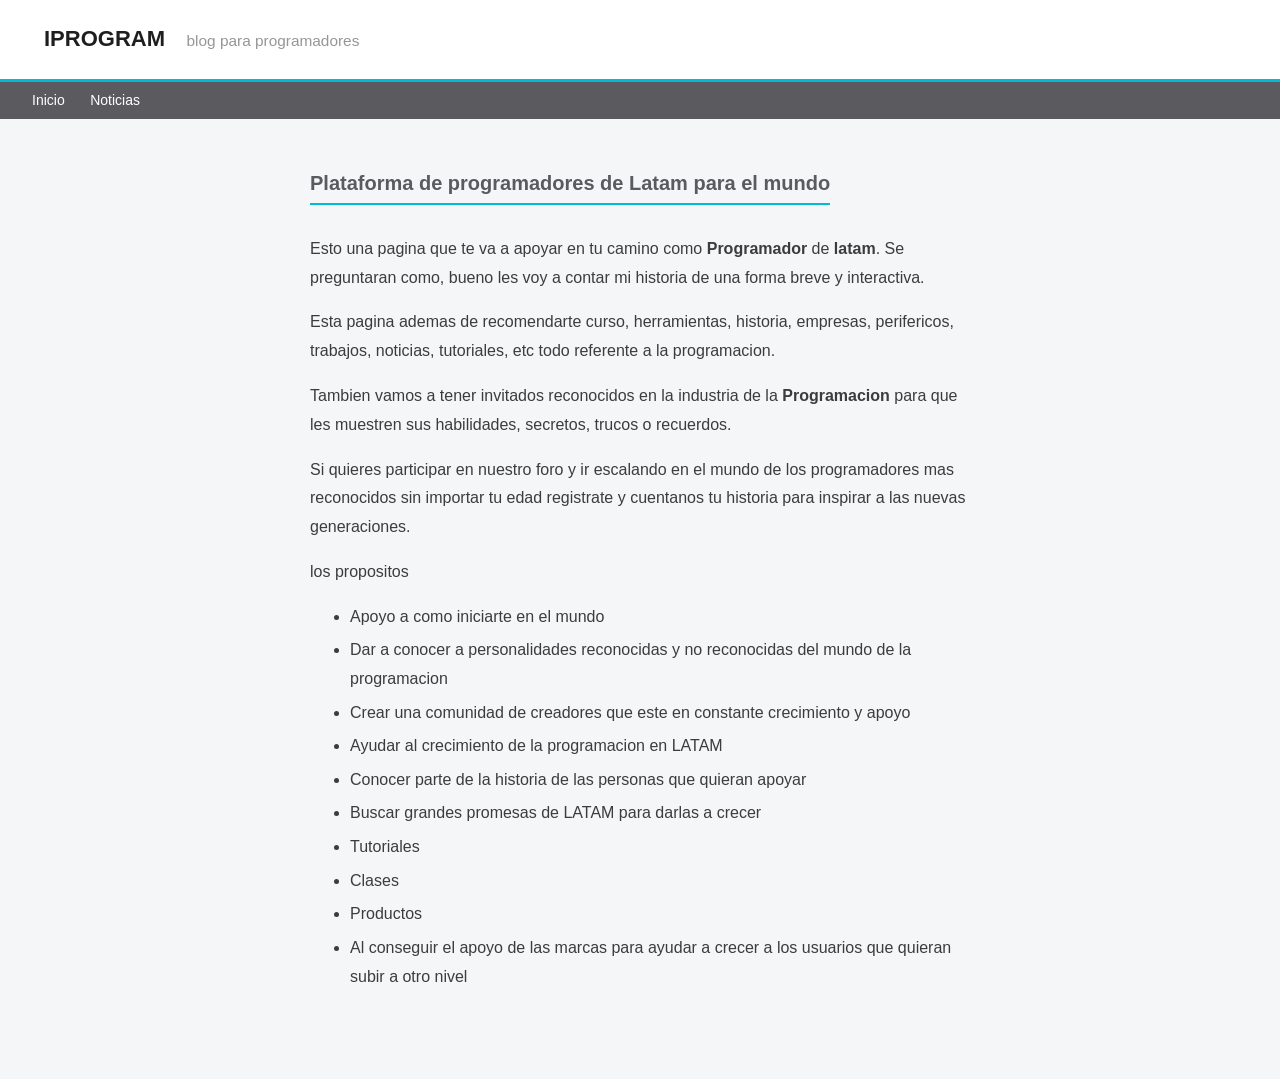
==== commit 87dd8a53: "feat: diseño minimalista con colores cyan y gris Co-Authored-By: Claude Sonnet 4.6 <noreply@anthropi" ====
--- a/blogpost.html
+++ b/blogpost.html
@@ -1,81 +1,45 @@
 <!DOCTYPE html>
-<html lang="es">
-<head>
-    <meta charset="UTF-8" />
-    <meta name="viewport" content="width=device-width, initial-scale=1.0" />
-    <title>Blog — IPROGRAM</title>
-    <meta name="description" content="El blog de IPROGRAM: historias, recursos y comunidad para programadores de Venezuela y Latinoamérica." />
-    <link rel="stylesheet" href="estillos.css" />
-</head>
-<body>
-
-    <nav class="navbar">
-        <a class="logo" href="index.html">IPROGRAM<span class="punto">.</span></a>
-        <button class="nav-toggle" aria-label="Abrir menú" aria-expanded="false">☰</button>
-        <div class="nav-links">
-            <a href="index.html">Inicio</a>
-            <a href="blogpost.html" class="activo">Blog</a>
+<html>
+    <head>
+        <title>Bienvenido a IPROGRAM</title>
+        <link rel="stylesheet" href="estillos.css" />
+    </head>
+    <body>
+        <div id="cabecera">
+            IPROGRAM <span id="tagline">blog para programadores</span>
+        </div>
+        <div id="nav">
+            <a href="blogpost.html">Inicio</a>
             <a href="noticias.html">Noticias</a>
-            <a href="juegos.html" class="destacado">🎮 Juegos</a>
         </div>
-    </nav>
-
-    <main class="articulo">
-        <span class="etiqueta reveal">Comunidad</span>
-        <h1 class="reveal">Plataforma de programadores de <span class="texto-gradiente">LATAM</span> para el mundo</h1>
-
-        <div class="reveal">
+        <div id="container">
+            <h1>Plataforma de programadores de Latam para el mundo</h1>
             <p>
-                Esta es una página que te va a apoyar en tu camino como <b>programador</b> de <b>LATAM</b>.
-                ¿Se preguntarán cómo? Bueno, les voy a contar mi historia de una forma breve e interactiva.
+                Esto una pagina que te va a apoyar en tu camino como <b>Programador</b> de <b>latam</b>.
+                Se preguntaran como, bueno les voy a contar mi historia de una forma breve y interactiva.
             </p>
             <p>
-                Esta página, además de recomendarte cursos, herramientas, historia, empresas, periféricos,
-                trabajos, noticias y tutoriales, ahora también te enseña a programar <b>jugando</b>:
-                visita la sección de <a href="juegos.html">Juegos</a> y aprende los fundamentos
-                <span class="en" title="en inglés">(the basics)</span> en español mientras practicas inglés.
+                Esta pagina ademas de recomendarte curso, herramientas, historia, empresas, perifericos, trabajos, noticias, tutoriales, etc todo referente a la programacion.
             </p>
             <p>
-                También vamos a tener invitados reconocidos en la industria de la <b>programación</b>
-                para que les muestren sus habilidades, secretos, trucos o recuerdos.
+                Tambien vamos a tener invitados reconocidos en la industria de la <b>Programacion</b> para que les muestren sus habilidades, secretos, trucos o recuerdos.
             </p>
             <p>
-                Si quieres participar en nuestro foro e ir escalando en el mundo de los programadores más
-                reconocidos, sin importar tu edad, regístrate y cuéntanos tu historia para inspirar a las
-                nuevas generaciones.
+                Si quieres participar en nuestro foro y ir escalando en el mundo de los programadores mas reconocidos sin importar tu edad registrate y cuentanos tu historia para inspirar a las nuevas generaciones.
             </p>
-        </div>
-
-        <div class="noticia-card reveal">
-            <h2>Nuestros propósitos</h2>
+            <p>los propositos</p>
             <ul>
-                <li>Educación en programación <b>gratuita</b> para la sociedad venezolana y latina.</li>
-                <li>Enseñar los mecanismos básicos para volverte programador, con juegos.</li>
-                <li>Aprender en español mientras practicas el inglés técnico de la industria.</li>
-                <li>Apoyarte en cómo iniciarte en el mundo de la programación.</li>
-                <li>Dar a conocer a personalidades reconocidas y no reconocidas del mundo de la programación.</li>
-                <li>Crear una comunidad de creadores en constante crecimiento y apoyo.</li>
-                <li>Ayudar al crecimiento de la programación en LATAM.</li>
-                <li>Conocer la historia de las personas que quieran compartirla.</li>
-                <li>Buscar grandes promesas de LATAM y ayudarlas a crecer.</li>
-                <li>Tutoriales, clases y recursos.</li>
-                <li>Conseguir el apoyo de marcas para ayudar a los usuarios que quieran subir de nivel.</li>
+                <li>Apoyo a como iniciarte en el mundo</li>
+                <li>Dar a conocer a personalidades reconocidas y no reconocidas del mundo de la programacion</li>
+                <li>Crear una comunidad de creadores que este en constante crecimiento y apoyo</li>
+                <li>Ayudar al crecimiento de la programacion en LATAM</li>
+                <li>Conocer parte de la historia de las personas que quieran apoyar</li>
+                <li>Buscar grandes promesas de LATAM para darlas a crecer</li>
+                <li>Tutoriales</li>
+                <li>Clases</li>
+                <li>Productos</li>
+                <li>Al conseguir el apoyo de las marcas para ayudar a crecer a los usuarios que quieran subir a otro nivel</li>
             </ul>
         </div>
-
-        <div class="mision reveal">
-            <h2>Aprende jugando, hoy mismo</h2>
-            <p class="muted">Cuatro minijuegos gratuitos para dominar variables, condicionales, bucles y funciones.</p>
-            <div class="acciones" style="justify-content: center;">
-                <a class="btn btn-principal" href="juegos.html">🎮 Ir a los juegos</a>
-            </div>
-        </div>
-    </main>
-
-    <footer>
-        <p><b>IPROGRAM</b> — hecho con <span class="corazon">♥</span> para Venezuela y toda Latinoamérica.</p>
-    </footer>
-
-    <script src="js/main.js"></script>
-</body>
+    </body>
 </html>
--- a/estillos.css
+++ b/estillos.css
@@ -1,689 +1,114 @@
-/* ============================================================
-   IPROGRAM v2 — Aprende programación jugando
-   Tema oscuro, gradientes fucsia→índigo, animaciones modernas.
-   ============================================================ */
-
-:root {
-    --bg: #0b0d17;
-    --bg-soft: #121524;
-    --card: #171b2e;
-    --card-hover: #1e2340;
-    --border: #262b45;
-    --text: #e8eaf6;
-    --muted: #9aa0b8;
-    --fucsia: #e838f1;
-    --indigo: #5b67ff;
-    --cyan: #38e8d8;
-    --amarillo: #ffd23f;
-    --verde: #4ade80;
-    --rojo: #f87171;
-    --grad: linear-gradient(135deg, var(--fucsia), var(--indigo));
-    --grad-suave: linear-gradient(135deg, rgba(232, 56, 241, 0.15), rgba(91, 103, 255, 0.15));
-    --radius: 16px;
-    --sombra: 0 10px 40px rgba(0, 0, 0, 0.45);
+body
+{
+    color: rgb(30, 30, 30);
+    font-family: Arial, Helvetica, sans-serif;
+    background-color: rgb(245, 246, 247);
+    font-size: 16px;
+    margin: 0;
+    padding: 0 0 3em 0;
 }
 
-* { box-sizing: border-box; }
-
-html { scroll-behavior: smooth; }
-
-body {
-    margin: 0;
-    padding: 0;
-    font-family: 'Segoe UI', system-ui, -apple-system, Roboto, Arial, sans-serif;
-    background: var(--bg);
-    color: var(--text);
-    font-size: 16px;
-    line-height: 1.7;
-    overflow-x: hidden;
+#cabecera
+{
+    background: rgb(255, 255, 255);
+    border-bottom: 3px solid rgb(0, 188, 212);
+    color: rgb(30, 30, 30);
+    font-weight: bold;
+    font-size: 22px;
+    padding: 1.2em 2em;
 }
 
-::selection { background: var(--fucsia); color: white; }
-
-/* ---------- Tipografía ---------- */
-
-h1, h2, h3 { line-height: 1.25; margin: 0 0 0.5em 0; }
-h1 { font-size: clamp(2rem, 5vw, 3.4rem); font-weight: 800; }
-h2 { font-size: clamp(1.5rem, 3.5vw, 2.2rem); font-weight: 700; }
-h3 { font-size: 1.15rem; font-weight: 700; }
-p  { margin: 0 0 1em 0; }
-a  { color: var(--cyan); }
-
-.texto-gradiente {
-    background: var(--grad);
-    -webkit-background-clip: text;
-    background-clip: text;
-    -webkit-text-fill-color: transparent;
-    color: transparent;
+#cabecera #tagline
+{
+    font-weight: normal;
+    font-size: 0.7em;
+    color: rgb(150, 150, 150);
+    margin-left: 1em;
 }
 
-.muted { color: var(--muted); }
-
-/* Término en inglés integrado: "bucle (loop)" */
-.en {
-    color: var(--amarillo);
-    font-style: normal;
-    font-weight: 600;
-    border-bottom: 1px dashed rgba(255, 210, 63, 0.5);
-    cursor: help;
+#nav
+{
+    background: rgb(90, 90, 95);
+    padding: 0.6em 2em;
 }
 
-/* ---------- Navegación ---------- */
-
-.navbar {
-    position: sticky;
-    top: 0;
-    z-index: 100;
-    display: flex;
-    align-items: center;
-    justify-content: space-between;
-    gap: 1rem;
-    padding: 0.8rem clamp(1rem, 5vw, 3rem);
-    background: rgba(11, 13, 23, 0.8);
-    backdrop-filter: blur(12px);
-    -webkit-backdrop-filter: blur(12px);
-    border-bottom: 1px solid var(--border);
+#nav a
+{
+    color: white;
+    text-decoration: none;
+    font-size: 14px;
+    margin-right: 1.5em;
 }
 
-.logo {
-    font-size: 1.3rem;
-    font-weight: 800;
-    letter-spacing: 1px;
-    text-decoration: none;
-    color: var(--text);
+#nav a:hover
+{
+    color: rgb(0, 188, 212);
 }
 
-.logo .punto { color: var(--fucsia); }
-
-.nav-links {
-    display: flex;
-    align-items: center;
-    gap: 0.3rem;
+#container
+{
+    width: 660px;
+    margin: 2.5em auto;
+    text-align: left;
 }
 
-.nav-links a {
-    color: var(--muted);
-    text-decoration: none;
-    font-size: 0.95rem;
-    font-weight: 600;
-    padding: 0.45em 0.9em;
-    border-radius: 10px;
-    transition: color 0.25s, background 0.25s;
+#container h1
+{
+    font-size: 20px;
+    color: rgb(90, 90, 95);
+    border-bottom: 2px solid rgb(0, 188, 212);
+    padding-bottom: 0.4em;
+    display: inline-block;
 }
 
-.nav-links a:hover { color: var(--text); background: var(--card); }
-
-.nav-links a.activo {
-    color: white;
-    background: var(--grad);
+#container p, #container ul
+{
+    line-height: 1.8;
+    color: rgb(60, 60, 60);
 }
 
-.nav-links a.destacado {
-    color: white;
-    background: var(--grad);
-    box-shadow: 0 4px 18px rgba(232, 56, 241, 0.35);
+#container li
+{
+    margin-bottom: 0.3em;
 }
 
-.nav-toggle {
-    display: none;
-    background: none;
-    border: 1px solid var(--border);
-    color: var(--text);
-    font-size: 1.3rem;
-    border-radius: 10px;
-    padding: 0.2em 0.55em;
-    cursor: pointer;
+.noticia-card
+{
+    border-top: 2px solid rgb(0, 188, 212);
+    padding-top: 1.5em;
+    margin-bottom: 2.5em;
 }
 
-/* ---------- Hero ---------- */
-
-.hero {
-    position: relative;
-    padding: clamp(4rem, 10vw, 7rem) clamp(1rem, 5vw, 3rem) 5rem;
-    max-width: 1100px;
-    margin: 0 auto;
-    display: grid;
-    grid-template-columns: 1.15fr 1fr;
-    gap: 3rem;
-    align-items: center;
+.noticia-card .etiqueta
+{
+    font-size: 11px;
+    font-weight: bold;
+    text-transform: uppercase;
+    letter-spacing: 2px;
+    color: rgb(0, 188, 212);
 }
 
-/* Burbujas flotantes de fondo */
-.blob {
-    position: absolute;
-    border-radius: 50%;
-    filter: blur(90px);
-    opacity: 0.35;
-    z-index: -1;
-    animation: flotar 12s ease-in-out infinite alternate;
+.noticia-card h2
+{
+    font-size: 18px;
+    color: rgb(30, 30, 30);
+    margin: 0.4em 0 0.3em 0;
+    line-height: 1.4;
 }
 
-.blob-1 { width: 380px; height: 380px; background: var(--fucsia); top: -80px; left: -120px; }
-.blob-2 { width: 320px; height: 320px; background: var(--indigo); bottom: -60px; right: -80px; animation-delay: -4s; }
-.blob-3 { width: 220px; height: 220px; background: var(--cyan); top: 40%; left: 55%; opacity: 0.18; animation-delay: -8s; }
-
-@keyframes flotar {
-    from { transform: translate(0, 0) scale(1); }
-    to   { transform: translate(40px, -50px) scale(1.15); }
+.noticia-card .fecha
+{
+    font-size: 12px;
+    color: rgb(160, 160, 160);
+    margin: 0 0 1em 0;
 }
 
-.hero .etiqueta-hero {
-    display: inline-block;
-    background: var(--grad-suave);
-    border: 1px solid rgba(232, 56, 241, 0.4);
-    color: var(--text);
-    font-size: 0.8rem;
-    font-weight: 700;
-    letter-spacing: 1.5px;
-    text-transform: uppercase;
-    padding: 0.4em 1em;
-    border-radius: 999px;
-    margin-bottom: 1.2rem;
+.noticia-card .destacado
+{
+    border-left: 3px solid rgb(0, 188, 212);
+    padding-left: 1em;
+    margin: 1.2em 0;
+    color: rgb(40, 40, 40);
+    font-size: 15px;
+    background: rgb(237, 252, 255);
 }
-
-.hero p.sub {
-    color: var(--muted);
-    font-size: 1.1rem;
-    max-width: 34em;
-}
-
-.acciones { display: flex; flex-wrap: wrap; gap: 0.8rem; margin-top: 1.8rem; }
-
-.btn {
-    display: inline-block;
-    text-decoration: none;
-    font-weight: 700;
-    font-size: 1rem;
-    padding: 0.8em 1.7em;
-    border-radius: 12px;
-    transition: transform 0.25s, box-shadow 0.25s;
-}
-
-.btn-principal {
-    background: var(--grad);
-    color: white;
-    box-shadow: 0 6px 24px rgba(232, 56, 241, 0.35);
-}
-
-.btn-principal:hover { transform: translateY(-3px); box-shadow: 0 10px 32px rgba(232, 56, 241, 0.5); }
-
-.btn-secundario {
-    background: var(--card);
-    color: var(--text);
-    border: 1px solid var(--border);
-}
-
-.btn-secundario:hover { transform: translateY(-3px); background: var(--card-hover); }
-
-/* Ventana de código animada */
-.ventana-codigo {
-    background: #0d1021;
-    border: 1px solid var(--border);
-    border-radius: var(--radius);
-    box-shadow: var(--sombra);
-    overflow: hidden;
-    font-family: 'Cascadia Code', 'Fira Code', Consolas, monospace;
-    font-size: 0.9rem;
-    animation: aparecer 0.8s ease both;
-}
-
-.ventana-codigo .barra {
-    display: flex;
-    gap: 7px;
-    padding: 12px 16px;
-    background: #141830;
-    border-bottom: 1px solid var(--border);
-}
-
-.ventana-codigo .barra span {
-    width: 12px; height: 12px; border-radius: 50%;
-}
-
-.barra .r { background: #ff5f57; }
-.barra .a { background: #febc2e; }
-.barra .v { background: #28c840; }
-
-.ventana-codigo pre {
-    margin: 0;
-    padding: 1.2rem 1.4rem 1.6rem;
-    white-space: pre-wrap;
-    color: var(--text);
-    min-height: 10.5em;
-}
-
-.cursor-typing {
-    display: inline-block;
-    width: 9px;
-    background: var(--cyan);
-    animation: parpadeo 0.9s steps(1) infinite;
-}
-
-@keyframes parpadeo { 50% { opacity: 0; } }
-
-.tk-kw  { color: var(--fucsia); }
-.tk-str { color: var(--amarillo); }
-.tk-fn  { color: var(--cyan); }
-.tk-com { color: var(--muted); }
-
-/* ---------- Secciones ---------- */
-
-.seccion {
-    max-width: 1100px;
-    margin: 0 auto;
-    padding: 4rem clamp(1rem, 5vw, 3rem);
-}
-
-.seccion-titulo { text-align: center; margin-bottom: 2.5rem; }
-.seccion-titulo p { color: var(--muted); max-width: 40em; margin: 0.5em auto 0; }
-
-.grilla {
-    display: grid;
-    grid-template-columns: repeat(auto-fit, minmax(240px, 1fr));
-    gap: 1.3rem;
-}
-
-.tarjeta {
-    background: var(--card);
-    border: 1px solid var(--border);
-    border-radius: var(--radius);
-    padding: 1.6rem;
-    transition: transform 0.3s, border-color 0.3s, box-shadow 0.3s;
-}
-
-.tarjeta:hover {
-    transform: translateY(-6px);
-    border-color: var(--fucsia);
-    box-shadow: 0 14px 40px rgba(232, 56, 241, 0.18);
-}
-
-.tarjeta .icono {
-    font-size: 2rem;
-    display: inline-block;
-    margin-bottom: 0.6rem;
-    animation: flotar-icono 3.5s ease-in-out infinite;
-}
-
-.tarjeta:nth-child(2) .icono { animation-delay: -1s; }
-.tarjeta:nth-child(3) .icono { animation-delay: -2s; }
-.tarjeta:nth-child(4) .icono { animation-delay: -3s; }
-
-@keyframes flotar-icono {
-    0%, 100% { transform: translateY(0); }
-    50%      { transform: translateY(-7px); }
-}
-
-.tarjeta p { color: var(--muted); font-size: 0.95rem; margin: 0; }
-
-/* Ruta de aprendizaje */
-.ruta { counter-reset: paso; max-width: 720px; margin: 0 auto; }
-
-.paso {
-    position: relative;
-    padding: 0 0 2.2rem 3.6rem;
-    border-left: 2px solid var(--border);
-    margin-left: 1.4rem;
-}
-
-.paso:last-child { border-left-color: transparent; padding-bottom: 0; }
-
-.paso::before {
-    counter-increment: paso;
-    content: counter(paso);
-    position: absolute;
-    left: -1.45rem;
-    top: -0.2rem;
-    width: 2.7rem;
-    height: 2.7rem;
-    display: grid;
-    place-items: center;
-    background: var(--grad);
-    color: white;
-    font-weight: 800;
-    border-radius: 50%;
-    box-shadow: 0 0 0 6px var(--bg), 0 4px 14px rgba(232, 56, 241, 0.4);
-}
-
-.paso h3 { margin-bottom: 0.2em; }
-.paso p { color: var(--muted); margin: 0; }
-
-/* Banner misión */
-.mision {
-    background: var(--grad-suave);
-    border: 1px solid rgba(91, 103, 255, 0.35);
-    border-radius: var(--radius);
-    padding: clamp(1.8rem, 5vw, 3rem);
-    text-align: center;
-}
-
-.mision .banderas { font-size: 2rem; letter-spacing: 8px; }
-
-/* Vocabulario bilingüe */
-.vocab-grid {
-    display: grid;
-    grid-template-columns: repeat(auto-fit, minmax(215px, 1fr));
-    gap: 1rem;
-}
-
-.vocab {
-    background: var(--card);
-    border: 1px solid var(--border);
-    border-radius: 12px;
-    padding: 1rem 1.2rem;
-    display: flex;
-    justify-content: space-between;
-    align-items: baseline;
-    gap: 0.6rem;
-    transition: transform 0.25s, border-color 0.25s;
-}
-
-.vocab:hover { transform: scale(1.04); border-color: var(--amarillo); }
-
-.vocab .es { font-weight: 700; }
-.vocab .in { color: var(--amarillo); font-family: Consolas, monospace; font-size: 0.9rem; }
-
-/* ---------- Animaciones de scroll (reveal) ---------- */
-
-.reveal {
-    opacity: 0;
-    transform: translateY(35px);
-    transition: opacity 0.7s ease, transform 0.7s ease;
-}
-
-.reveal.visible { opacity: 1; transform: none; }
-
-.reveal-retraso-1 { transition-delay: 0.1s; }
-.reveal-retraso-2 { transition-delay: 0.2s; }
-.reveal-retraso-3 { transition-delay: 0.3s; }
-
-@keyframes aparecer {
-    from { opacity: 0; transform: translateY(25px); }
-    to   { opacity: 1; transform: none; }
-}
-
-/* ---------- Juegos ---------- */
-
-.juego-panel {
-    background: var(--card);
-    border: 1px solid var(--border);
-    border-radius: var(--radius);
-    padding: clamp(1.2rem, 4vw, 2.2rem);
-    margin-top: 1.5rem;
-    animation: aparecer 0.5s ease both;
-}
-
-.juego-cabecera {
-    display: flex;
-    flex-wrap: wrap;
-    justify-content: space-between;
-    align-items: center;
-    gap: 0.8rem;
-    margin-bottom: 1.2rem;
-}
-
-.puntaje {
-    background: var(--bg);
-    border: 1px solid var(--border);
-    border-radius: 999px;
-    padding: 0.35em 1.1em;
-    font-weight: 700;
-    color: var(--amarillo);
-}
-
-.selector-juegos {
-    display: grid;
-    grid-template-columns: repeat(auto-fit, minmax(220px, 1fr));
-    gap: 1.2rem;
-}
-
-.tarjeta-juego { cursor: pointer; text-align: left; font: inherit; color: inherit; width: 100%; }
-
-.tarjeta-juego .dificultad { font-size: 0.8rem; color: var(--cyan); font-weight: 700; }
-
-/* Memoria */
-.memoria-grid {
-    display: grid;
-    grid-template-columns: repeat(auto-fit, minmax(110px, 1fr));
-    gap: 0.7rem;
-}
-
-.carta {
-    aspect-ratio: 4 / 3;
-    background: var(--bg);
-    border: 2px solid var(--border);
-    border-radius: 12px;
-    display: grid;
-    place-items: center;
-    font-weight: 700;
-    font-size: 0.95rem;
-    cursor: pointer;
-    user-select: none;
-    color: transparent;
-    transition: transform 0.35s, background 0.35s, color 0.2s, border-color 0.35s;
-    transform-style: preserve-3d;
-    padding: 0.3em;
-    text-align: center;
-}
-
-.carta::after {
-    content: '❓';
-    position: absolute;
-    color: var(--muted);
-    font-size: 1.4rem;
-}
-
-.carta.volteada, .carta.lograda {
-    color: var(--text);
-    background: var(--card-hover);
-    border-color: var(--indigo);
-    transform: rotateY(180deg) scaleX(-1);
-}
-
-.carta.volteada::after, .carta.lograda::after { content: none; }
-
-.carta.lograda {
-    border-color: var(--verde);
-    color: var(--verde);
-    cursor: default;
-    animation: pulso-logro 0.5s ease;
-}
-
-@keyframes pulso-logro {
-    0%   { transform: rotateY(180deg) scaleX(-1) scale(1); }
-    50%  { transform: rotateY(180deg) scaleX(-1) scale(1.12); }
-    100% { transform: rotateY(180deg) scaleX(-1) scale(1); }
-}
-
-/* Quiz / opciones */
-.opciones { display: grid; gap: 0.7rem; margin-top: 1rem; }
-
-.opcion {
-    background: var(--bg);
-    border: 2px solid var(--border);
-    border-radius: 12px;
-    color: var(--text);
-    font: inherit;
-    text-align: left;
-    padding: 0.85em 1.2em;
-    cursor: pointer;
-    transition: border-color 0.2s, transform 0.2s, background 0.2s;
-}
-
-.opcion:hover:not(:disabled) { border-color: var(--fucsia); transform: translateX(6px); }
-
-.opcion.correcta { border-color: var(--verde); background: rgba(74, 222, 128, 0.12); animation: pulso-logro 0.4s; }
-.opcion.incorrecta { border-color: var(--rojo); background: rgba(248, 113, 113, 0.12); animation: sacudir 0.4s; }
-.opcion:disabled { cursor: default; opacity: 0.85; }
-
-@keyframes sacudir {
-    0%, 100% { transform: translateX(0); }
-    25% { transform: translateX(-7px); }
-    75% { transform: translateX(7px); }
-}
-
-.codigo-juego {
-    background: #0d1021;
-    border: 1px solid var(--border);
-    border-radius: 12px;
-    padding: 1.1rem 1.3rem;
-    font-family: 'Cascadia Code', Consolas, monospace;
-    font-size: 0.95rem;
-    overflow-x: auto;
-    white-space: pre;
-    line-height: 1.8;
-}
-
-.linea-codigo {
-    display: block;
-    border-radius: 8px;
-    padding: 0 0.5em;
-    cursor: pointer;
-    transition: background 0.2s;
-}
-
-.linea-codigo:hover { background: rgba(232, 56, 241, 0.15); }
-.linea-codigo.correcta { background: rgba(74, 222, 128, 0.18); }
-.linea-codigo.incorrecta { background: rgba(248, 113, 113, 0.18); animation: sacudir 0.4s; }
-
-/* Ordena el código */
-.bloques-desordenados, .bloques-ordenados { display: grid; gap: 0.6rem; margin-top: 0.8rem; }
-
-.bloque {
-    background: var(--bg);
-    border: 2px dashed var(--border);
-    border-radius: 10px;
-    font-family: Consolas, monospace;
-    font-size: 0.92rem;
-    color: var(--text);
-    padding: 0.7em 1em;
-    text-align: left;
-    cursor: pointer;
-    transition: border-color 0.2s, transform 0.2s;
-}
-
-.bloque:hover:not(:disabled) { border-color: var(--cyan); transform: translateX(6px); }
-.bloque.colocado { border-style: solid; border-color: var(--indigo); cursor: default; }
-
-.mensaje-juego {
-    margin-top: 1rem;
-    font-weight: 700;
-    min-height: 1.6em;
-}
-
-.mensaje-juego.bien { color: var(--verde); }
-.mensaje-juego.mal { color: var(--rojo); }
-
-.pista-en {
-    margin-top: 0.6rem;
-    font-size: 0.88rem;
-    color: var(--amarillo);
-}
-
-/* Barra de progreso */
-.progreso {
-    height: 10px;
-    background: var(--bg);
-    border-radius: 999px;
-    overflow: hidden;
-    border: 1px solid var(--border);
-    margin: 0.8rem 0 1.2rem;
-}
-
-.progreso > div {
-    height: 100%;
-    background: var(--grad);
-    width: 0%;
-    transition: width 0.5s ease;
-    border-radius: 999px;
-}
-
-/* ---------- Blog / Noticias ---------- */
-
-.articulo {
-    max-width: 780px;
-    margin: 0 auto;
-    padding: 3rem clamp(1rem, 5vw, 2rem);
-}
-
-.noticia-card {
-    background: var(--card);
-    border: 1px solid var(--border);
-    border-radius: var(--radius);
-    padding: 1.8rem;
-    margin-bottom: 1.6rem;
-    transition: transform 0.3s, border-color 0.3s;
-}
-
-.noticia-card:hover { transform: translateY(-4px); border-color: var(--indigo); }
-
-.etiqueta {
-    display: inline-block;
-    background: var(--grad);
-    color: white;
-    font-size: 0.72rem;
-    font-weight: 700;
-    text-transform: uppercase;
-    letter-spacing: 2px;
-    padding: 4px 12px;
-    border-radius: 999px;
-    margin-bottom: 0.9em;
-}
-
-.noticia-card h2 { font-size: 1.3rem; }
-.fecha { font-size: 0.85rem; color: var(--muted); margin-bottom: 1em; }
-
-.destacado {
-    background: var(--grad-suave);
-    border-left: 4px solid var(--fucsia);
-    border-radius: 0 10px 10px 0;
-    padding: 0.9em 1.2em;
-    margin: 1.2em 0;
-    font-weight: 600;
-    font-size: 0.95rem;
-}
-
-/* ---------- Footer ---------- */
-
-footer {
-    border-top: 1px solid var(--border);
-    margin-top: 3rem;
-    padding: 2.5rem clamp(1rem, 5vw, 3rem);
-    text-align: center;
-    color: var(--muted);
-    font-size: 0.92rem;
-}
-
-footer .corazon { color: var(--fucsia); }
-
-/* ---------- Responsive ---------- */
-
-@media (max-width: 820px) {
-    .hero { grid-template-columns: 1fr; padding-top: 3rem; }
-
-    .nav-toggle { display: block; }
-
-    .nav-links {
-        display: none;
-        position: absolute;
-        top: 100%;
-        left: 0;
-        right: 0;
-        flex-direction: column;
-        align-items: stretch;
-        background: rgba(11, 13, 23, 0.97);
-        border-bottom: 1px solid var(--border);
-        padding: 0.8rem;
-    }
-
-    .nav-links.abierto { display: flex; }
-}
-
-/* ---------- Accesibilidad ---------- */
-
-@media (prefers-reduced-motion: reduce) {
-    *, *::before, *::after {
-        animation-duration: 0.01ms !important;
-        animation-iteration-count: 1 !important;
-        transition-duration: 0.01ms !important;
-    }
-    html { scroll-behavior: auto; }
-}
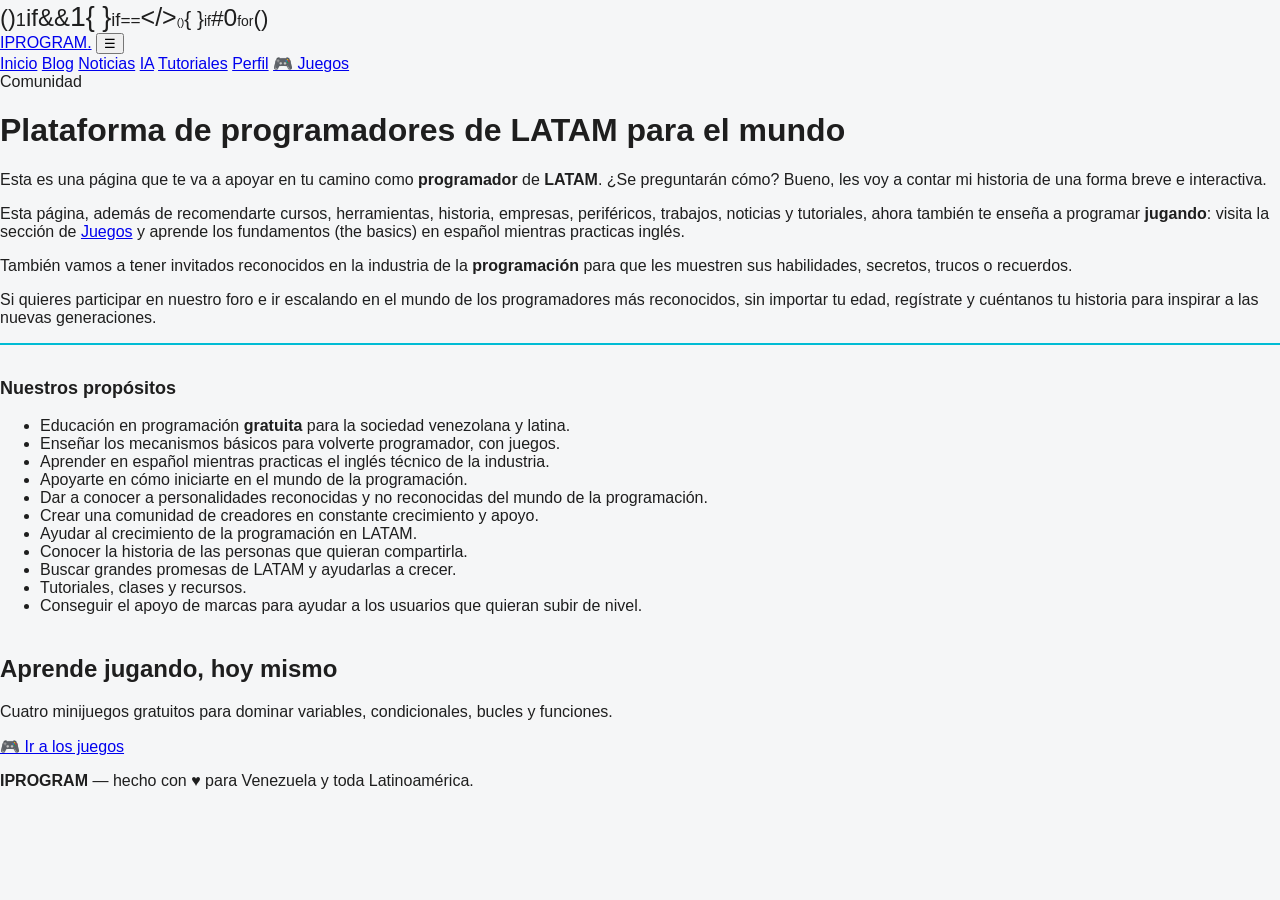
==== commit f7dc1c49: "feat: agregar secciones IA, Tutoriales y Perfil Nuevas paginas construidas con las clases del tema a" ====
--- a/blogpost.html
+++ b/blogpost.html
@@ -1,45 +1,84 @@
 <!DOCTYPE html>
-<html>
-    <head>
-        <title>Bienvenido a IPROGRAM</title>
-        <link rel="stylesheet" href="estillos.css" />
-    </head>
-    <body>
-        <div id="cabecera">
-            IPROGRAM <span id="tagline">blog para programadores</span>
+<html lang="es">
+<head>
+    <meta charset="UTF-8" />
+    <meta name="viewport" content="width=device-width, initial-scale=1.0" />
+    <title>Blog — IPROGRAM</title>
+    <meta name="description" content="El blog de IPROGRAM: historias, recursos y comunidad para programadores de Venezuela y Latinoamérica." />
+    <link rel="stylesheet" href="estillos.css" />
+</head>
+<body>
+
+    <nav class="navbar">
+        <a class="logo" href="index.html">IPROGRAM<span class="punto">.</span></a>
+        <button class="nav-toggle" aria-label="Abrir menú" aria-expanded="false">☰</button>
+        <div class="nav-links">
+            <a href="index.html">Inicio</a>
+            <a href="blogpost.html" class="activo">Blog</a>
+            <a href="noticias.html">Noticias</a>
+            <a href="ia.html">IA</a>
+            <a href="tutoriales.html">Tutoriales</a>
+            <a href="perfil.html">Perfil</a>
+            <a href="juegos.html" class="destacado">🎮 Juegos</a>
         </div>
-        <div id="nav">
-            <a href="blogpost.html">Inicio</a>
-            <a href="noticias.html">Noticias</a>
-        </div>
-        <div id="container">
-            <h1>Plataforma de programadores de Latam para el mundo</h1>
+    </nav>
+
+    <main class="articulo">
+        <span class="etiqueta reveal">Comunidad</span>
+        <h1 class="reveal">Plataforma de programadores de <span class="texto-gradiente">LATAM</span> para el mundo</h1>
+
+        <div class="reveal">
             <p>
-                Esto una pagina que te va a apoyar en tu camino como <b>Programador</b> de <b>latam</b>.
-                Se preguntaran como, bueno les voy a contar mi historia de una forma breve y interactiva.
+                Esta es una página que te va a apoyar en tu camino como <b>programador</b> de <b>LATAM</b>.
+                ¿Se preguntarán cómo? Bueno, les voy a contar mi historia de una forma breve e interactiva.
             </p>
             <p>
-                Esta pagina ademas de recomendarte curso, herramientas, historia, empresas, perifericos, trabajos, noticias, tutoriales, etc todo referente a la programacion.
+                Esta página, además de recomendarte cursos, herramientas, historia, empresas, periféricos,
+                trabajos, noticias y tutoriales, ahora también te enseña a programar <b>jugando</b>:
+                visita la sección de <a href="juegos.html">Juegos</a> y aprende los fundamentos
+                <span class="en" title="en inglés">(the basics)</span> en español mientras practicas inglés.
             </p>
             <p>
-                Tambien vamos a tener invitados reconocidos en la industria de la <b>Programacion</b> para que les muestren sus habilidades, secretos, trucos o recuerdos.
+                También vamos a tener invitados reconocidos en la industria de la <b>programación</b>
+                para que les muestren sus habilidades, secretos, trucos o recuerdos.
             </p>
             <p>
-                Si quieres participar en nuestro foro y ir escalando en el mundo de los programadores mas reconocidos sin importar tu edad registrate y cuentanos tu historia para inspirar a las nuevas generaciones.
+                Si quieres participar en nuestro foro e ir escalando en el mundo de los programadores más
+                reconocidos, sin importar tu edad, regístrate y cuéntanos tu historia para inspirar a las
+                nuevas generaciones.
             </p>
-            <p>los propositos</p>
+        </div>
+
+        <div class="noticia-card reveal">
+            <h2>Nuestros propósitos</h2>
             <ul>
-                <li>Apoyo a como iniciarte en el mundo</li>
-                <li>Dar a conocer a personalidades reconocidas y no reconocidas del mundo de la programacion</li>
-                <li>Crear una comunidad de creadores que este en constante crecimiento y apoyo</li>
-                <li>Ayudar al crecimiento de la programacion en LATAM</li>
-                <li>Conocer parte de la historia de las personas que quieran apoyar</li>
-                <li>Buscar grandes promesas de LATAM para darlas a crecer</li>
-                <li>Tutoriales</li>
-                <li>Clases</li>
-                <li>Productos</li>
-                <li>Al conseguir el apoyo de las marcas para ayudar a crecer a los usuarios que quieran subir a otro nivel</li>
+                <li>Educación en programación <b>gratuita</b> para la sociedad venezolana y latina.</li>
+                <li>Enseñar los mecanismos básicos para volverte programador, con juegos.</li>
+                <li>Aprender en español mientras practicas el inglés técnico de la industria.</li>
+                <li>Apoyarte en cómo iniciarte en el mundo de la programación.</li>
+                <li>Dar a conocer a personalidades reconocidas y no reconocidas del mundo de la programación.</li>
+                <li>Crear una comunidad de creadores en constante crecimiento y apoyo.</li>
+                <li>Ayudar al crecimiento de la programación en LATAM.</li>
+                <li>Conocer la historia de las personas que quieran compartirla.</li>
+                <li>Buscar grandes promesas de LATAM y ayudarlas a crecer.</li>
+                <li>Tutoriales, clases y recursos.</li>
+                <li>Conseguir el apoyo de marcas para ayudar a los usuarios que quieran subir de nivel.</li>
             </ul>
         </div>
-    </body>
+
+        <div class="mision reveal">
+            <h2>Aprende jugando, hoy mismo</h2>
+            <p class="muted">Cuatro minijuegos gratuitos para dominar variables, condicionales, bucles y funciones.</p>
+            <div class="acciones" style="justify-content: center;">
+                <a class="btn btn-principal" href="juegos.html">🎮 Ir a los juegos</a>
+            </div>
+        </div>
+    </main>
+
+    <footer>
+        <p><b>IPROGRAM</b> — hecho con <span class="corazon">♥</span> para Venezuela y toda Latinoamérica.</p>
+    </footer>
+
+    <script src="js/main.js"></script>
+</body>
 </html>
